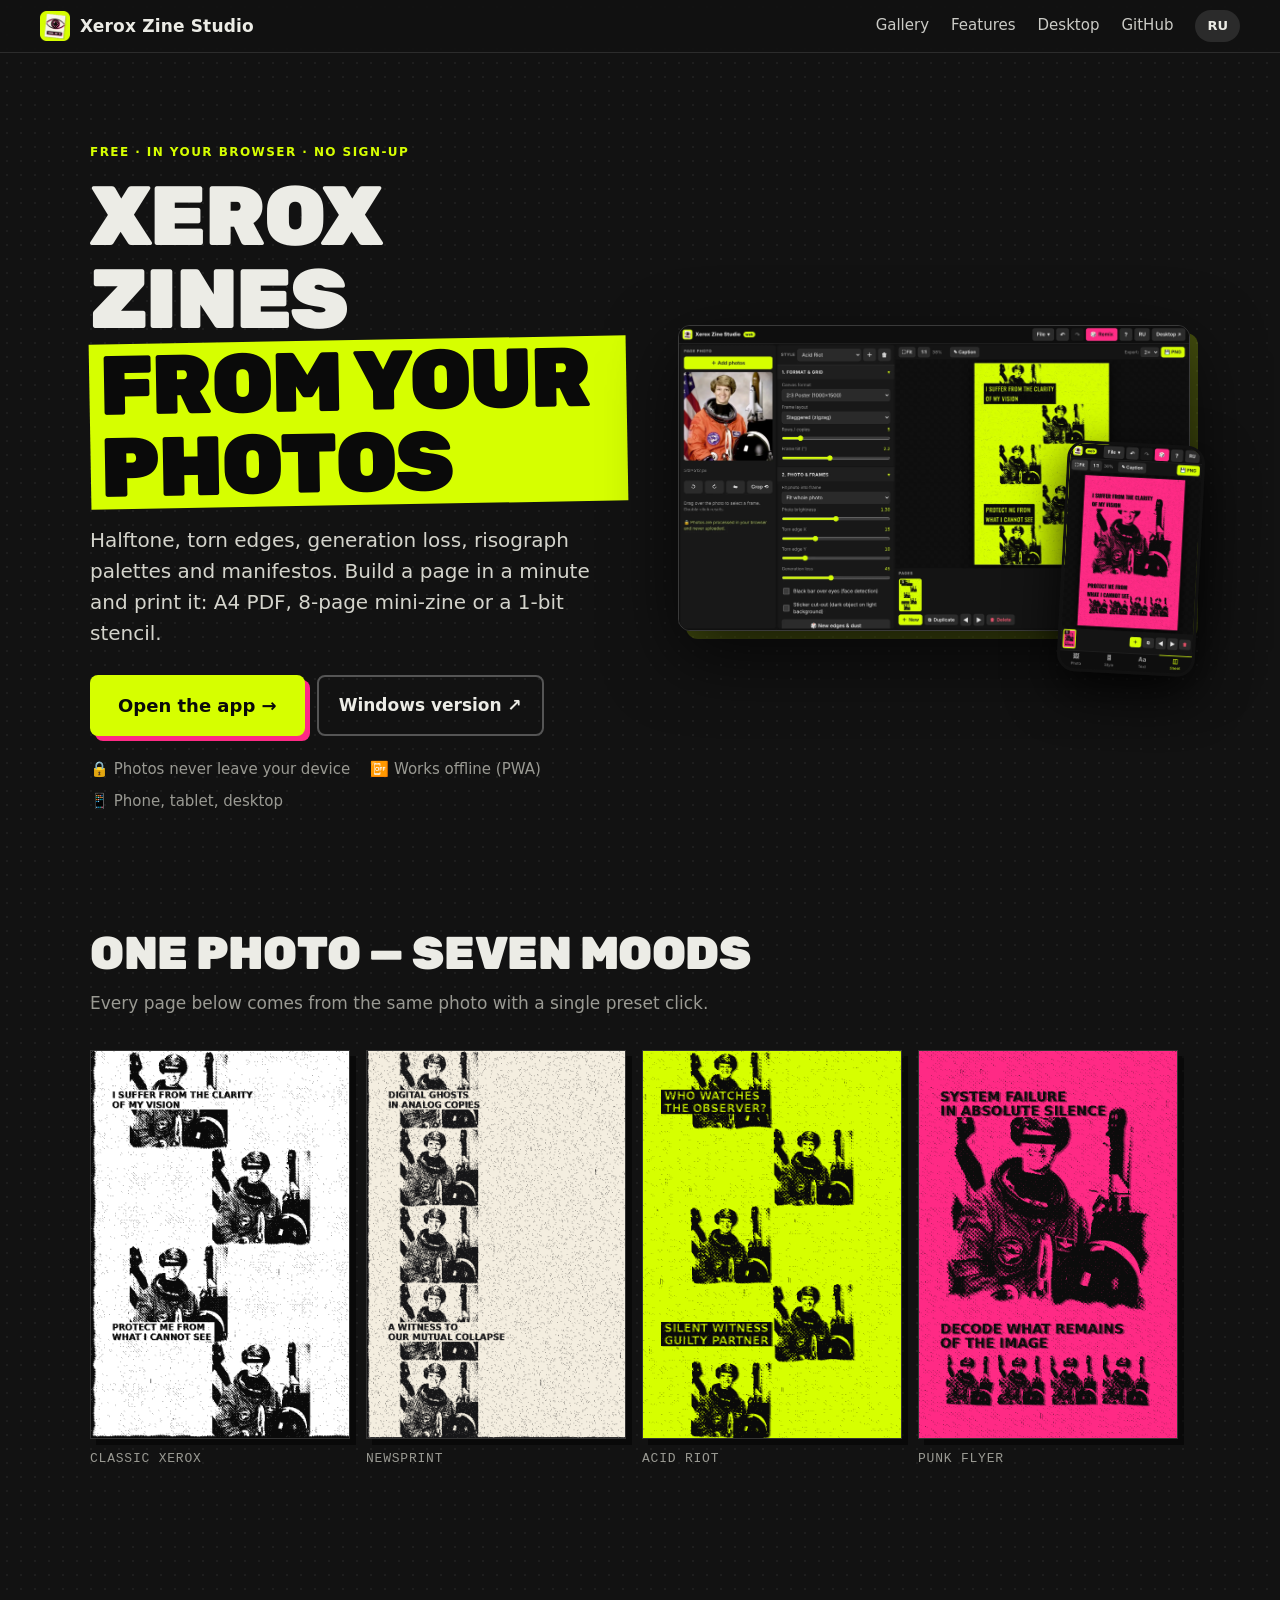
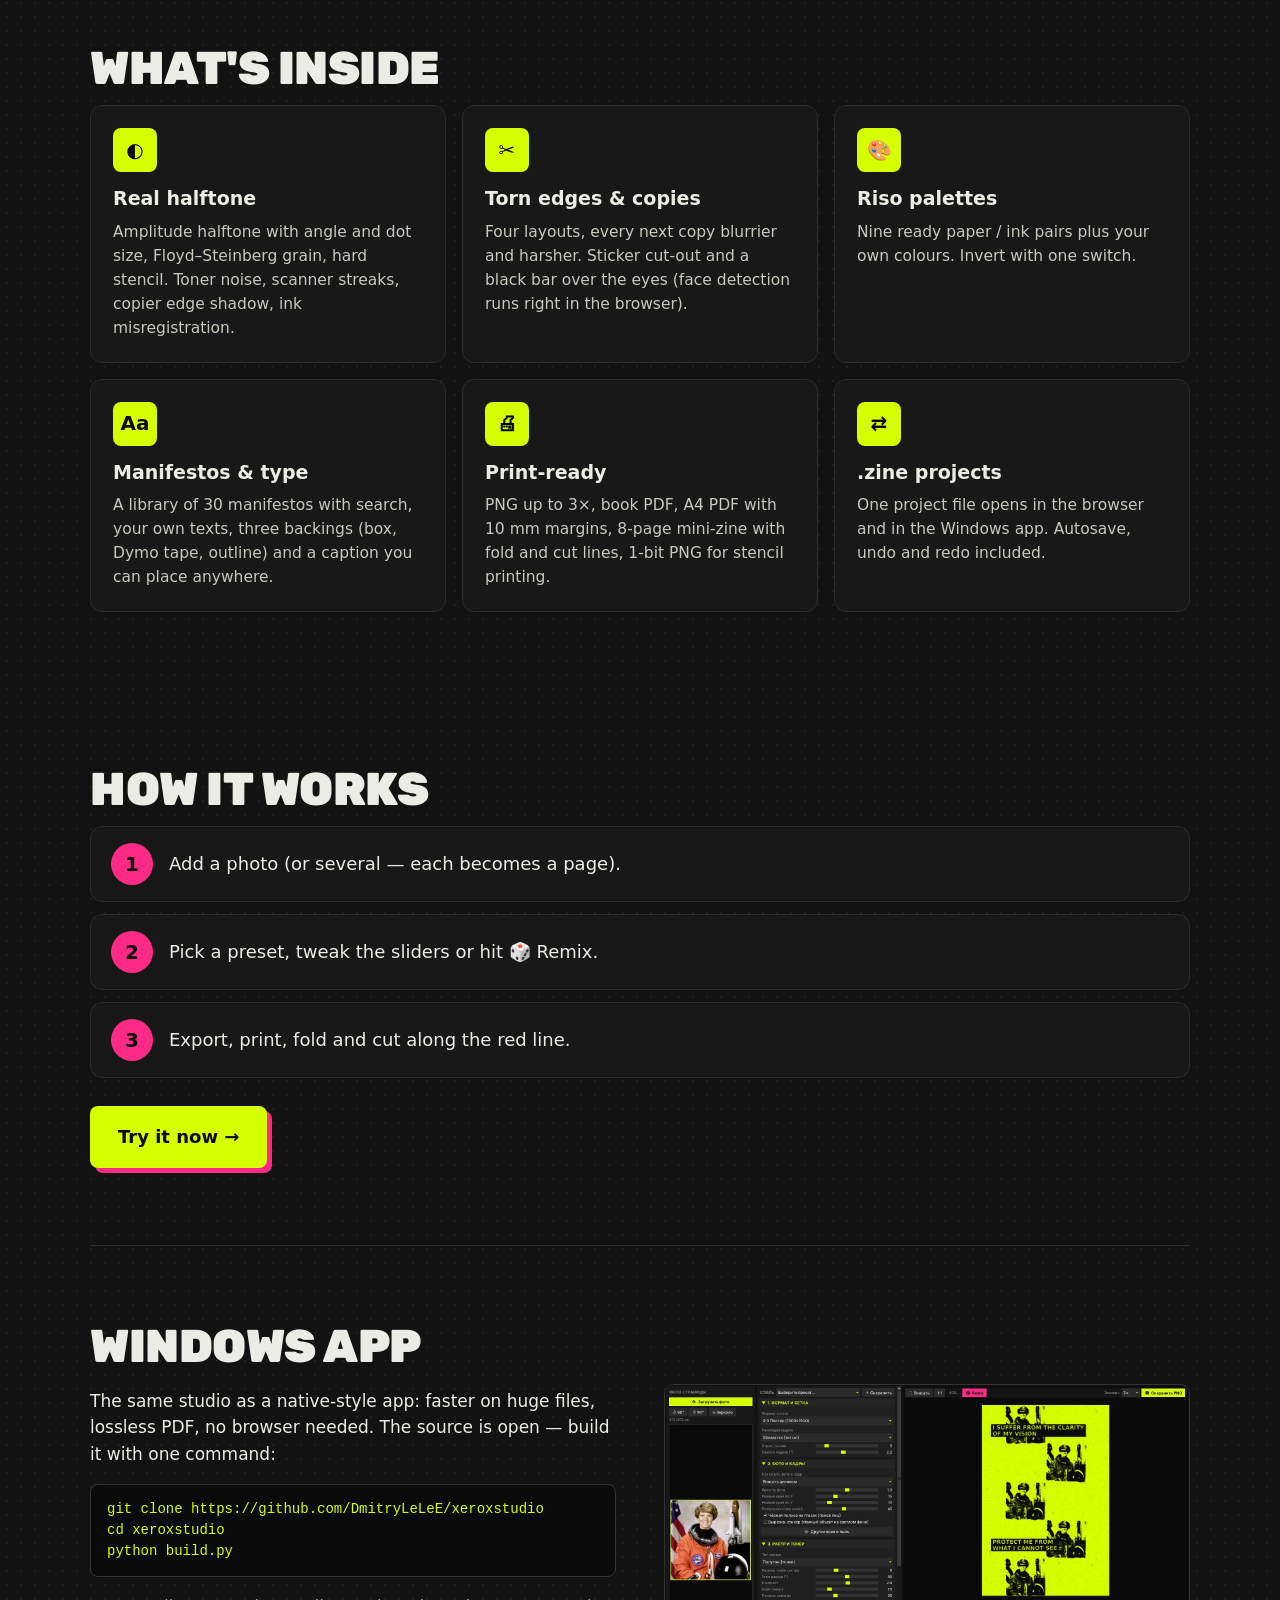
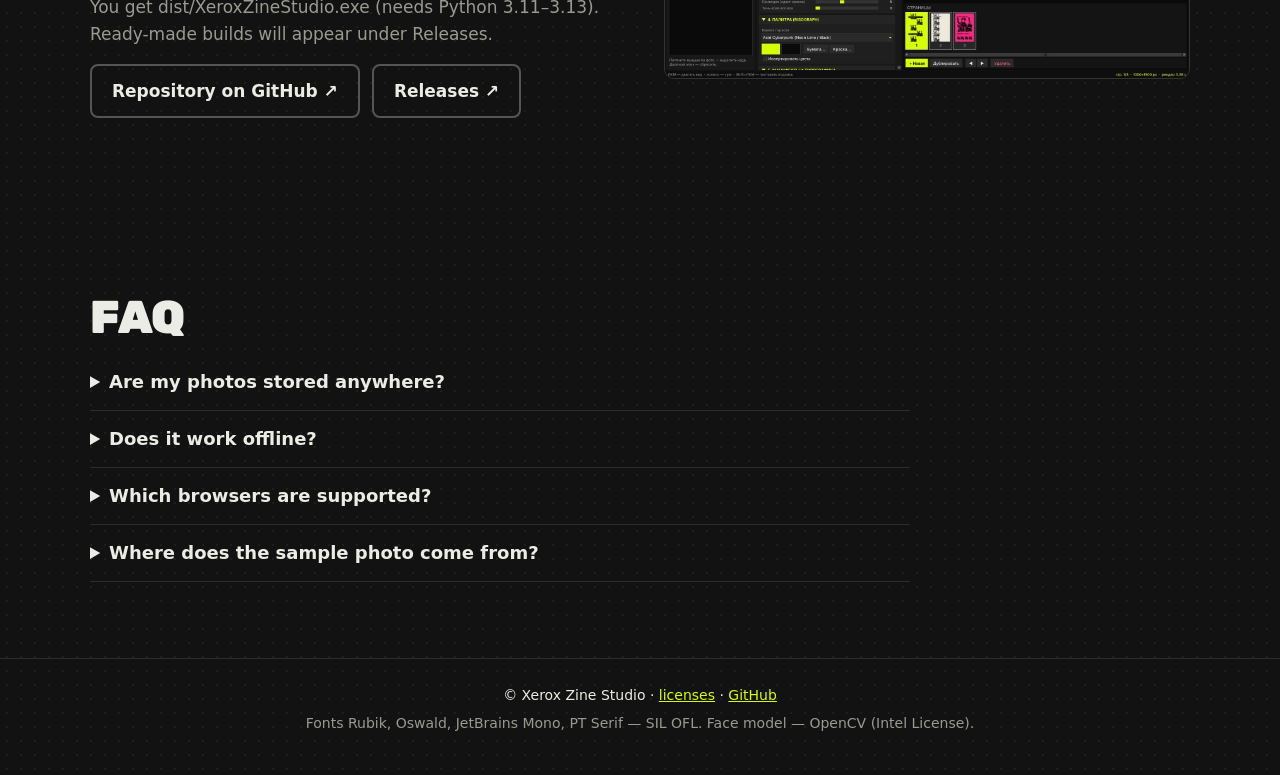
==== index.html @ 67196398 "Add GitHub Pages site: landing page and browser version of the app Co-Authored-By: Claude Sonnet 5.5" ====
<!doctype html>
<html lang="en">
<head>
<meta charset="utf-8">
<meta name="viewport" content="width=device-width, initial-scale=1">
<title>Xerox Zine Studio — make xerox zines from your photos</title>
<meta name="description" content="Turn photos into photocopied zine pages: halftone, torn edges, risograph palettes, manifestos, print-ready A4 PDF and 8-page mini-zine. Free, runs in your browser, photos never leave your device.">
<meta name="theme-color" content="#121212">
<link rel="canonical" href="https://dmitrylelee.github.io/xeroxstudio/">
<link rel="icon" href="img/favicon.png">
<meta property="og:type" content="website">
<meta property="og:title" content="Xerox Zine Studio">
<meta property="og:description" content="Photocopied zine pages from your photos — halftone, torn edges, riso palettes. Free, private, works offline.">
<meta property="og:image" content="https://dmitrylelee.github.io/xeroxstudio/img/og.jpg">
<meta property="og:url" content="https://dmitrylelee.github.io/xeroxstudio/">
<meta name="twitter:card" content="summary_large_image">
<script type="application/ld+json">{"@context":"https://schema.org","@type":"WebApplication","name":"Xerox Zine Studio","applicationCategory":"DesignApplication","operatingSystem":"Any","offers":{"@type":"Offer","price":"0","priceCurrency":"USD"},"url":"https://dmitrylelee.github.io/xeroxstudio/app/","image":"https://dmitrylelee.github.io/xeroxstudio/img/og.jpg","description":"Xerox zine generator that runs in the browser."}</script>
<link rel="stylesheet" href="app/fonts/fonts.css">
<link rel="stylesheet" href="style.css">
</head>
<body>
<header class="nav">
  <a class="brand" href="./"><img src="img/favicon.png" alt="" width="30" height="30"><span>Xerox Zine Studio</span></a>
  <nav>
    <a href="#gallery" data-ru="Галерея" data-en="Gallery"></a>
    <a href="#features" data-ru="Возможности" data-en="Features"></a>
    <a href="#desktop" data-ru="Для ПК" data-en="Desktop"></a>
    <a href="https://github.com/DmitryLeLeE/xeroxstudio" target="_blank" rel="noopener">GitHub</a>
    <button id="lang" class="chip" aria-label="Language">RU</button>
  </nav>
</header>

<main>
<section class="hero">
  <div class="hero-text">
    <p class="eyebrow" data-ru="БЕСПЛАТНО · В БРАУЗЕРЕ · БЕЗ РЕГИСТРАЦИИ" data-en="FREE · IN YOUR BROWSER · NO SIGN-UP"></p>
    <h1><span data-ru="Ксерокс-зины" data-en="Xerox zines"></span><br><em data-ru="из ваших фото" data-en="from your photos"></em></h1>
    <p class="lead" data-ru="Полутон, рваные края, потеря качества копий, ризо-палитры и манифесты. Соберите страницу за минуту и отправьте в печать: PDF A4, мини-зин на 8 страниц или 1-bit трафарет." data-en="Halftone, torn edges, generation loss, risograph palettes and manifestos. Build a page in a minute and print it: A4 PDF, 8-page mini-zine or a 1-bit stencil."></p>
    <div class="cta">
      <a class="btn big" href="app/" data-ru="Открыть приложение →" data-en="Open the app →"></a>
      <a class="btn ghost" href="https://github.com/DmitryLeLeE/xeroxstudio" target="_blank" rel="noopener" data-ru="Версия для Windows ↗" data-en="Windows version ↗"></a>
    </div>
    <ul class="ticks">
      <li data-ru="🔒 Фото не уходят с устройства" data-en="🔒 Photos never leave your device"></li>
      <li data-ru="📴 Работает офлайн (PWA)" data-en="📴 Works offline (PWA)"></li>
      <li data-ru="📱 Телефон, планшет, ПК" data-en="📱 Phone, tablet, desktop"></li>
    </ul>
  </div>
  <div class="hero-shot">
    <img class="shot-desk" src="img/web-desktop.webp" width="1080" height="645" alt="Xerox Zine Studio web app on a desktop screen">
    <img class="shot-phone" src="img/web-phone.webp" width="300" height="511" alt="The same app on a phone">
  </div>
</section>

<section id="gallery" class="sec">
  <h2 data-ru="Один исходник — семь настроений" data-en="One photo — seven moods"></h2>
  <p class="sub" data-ru="Каждая страница ниже сделана из одного и того же фото одним нажатием на пресет." data-en="Every page below comes from the same photo with a single preset click."></p>
  <div class="gal">
    <figure><img loading="lazy" src="img/xerox.png" width="300" height="450" alt="Classic Xerox preset"><figcaption>Classic Xerox</figcaption></figure>
    <figure><img loading="lazy" src="img/newsprint.png" width="300" height="450" alt="Newsprint preset"><figcaption>Newsprint</figcaption></figure>
    <figure><img loading="lazy" src="img/acid.png" width="300" height="450" alt="Acid Riot preset"><figcaption>Acid Riot</figcaption></figure>
    <figure><img loading="lazy" src="img/punk.png" width="300" height="450" alt="Punk Flyer preset"><figcaption>Punk Flyer</figcaption></figure>
    <figure><img loading="lazy" src="img/cyanotype.png" width="300" height="450" alt="Cyanotype preset"><figcaption>Cyanotype</figcaption></figure>
    <figure><img loading="lazy" src="img/contact.png" width="300" height="450" alt="35 mm Contact Sheet preset"><figcaption>35 mm Contact Sheet</figcaption></figure>
    <figure><img loading="lazy" src="img/nightvision.png" width="300" height="450" alt="Night Vision preset"><figcaption>Night Vision</figcaption></figure>
  </div>
</section>

<section id="features" class="sec">
  <h2 data-ru="Что внутри" data-en="What's inside"></h2>
  <div class="grid">
    <article><b>◐</b><h3 data-ru="Честный растр" data-en="Real halftone"></h3><p data-ru="Амплитудный полутон с углом и размером точки, зерно Флойда–Стейнберга, жёсткий трафарет. Шум тонера, полосы сканера, тень края копира, сдвиг краски." data-en="Amplitude halftone with angle and dot size, Floyd–Steinberg grain, hard stencil. Toner noise, scanner streaks, copier edge shadow, ink misregistration."></p></article>
    <article><b>✂</b><h3 data-ru="Рваные края и копии" data-en="Torn edges & copies"></h3><p data-ru="Четыре раскладки, каждая следующая копия мутнее и контрастнее. Вырезка-стикер и чёрная полоса на глазах (поиск лиц прямо в браузере)." data-en="Four layouts, every next copy blurrier and harsher. Sticker cut-out and a black bar over the eyes (face detection runs right in the browser)."></p></article>
    <article><b>🎨</b><h3 data-ru="Ризо-палитры" data-en="Riso palettes"></h3><p data-ru="Девять готовых пар «бумага / краска» и свои цвета. Инверсия одним флажком." data-en="Nine ready paper / ink pairs plus your own colours. Invert with one switch."></p></article>
    <article><b>Aa</b><h3 data-ru="Манифесты и шрифты" data-en="Manifestos & type"></h3><p data-ru="Библиотека из 30 манифестов с поиском, свои тексты, три подложки (плашка, Dymo-лента, контур), перетаскивание подписи по листу." data-en="A library of 30 manifestos with search, your own texts, three backings (box, Dymo tape, outline) and a caption you can place anywhere."></p></article>
    <article><b>🖨</b><h3 data-ru="Готово к печати" data-en="Print-ready"></h3><p data-ru="PNG до 3×, PDF книги, PDF A4 с полями 10 мм, мини-зин на 8 страниц с линиями сгиба и разреза, 1-bit PNG для трафаретной печати." data-en="PNG up to 3×, book PDF, A4 PDF with 10 mm margins, 8-page mini-zine with fold and cut lines, 1-bit PNG for stencil printing."></p></article>
    <article><b>⇄</b><h3 data-ru="Проекты .zine" data-en=".zine projects"></h3><p data-ru="Файл проекта открывается и в браузере, и в программе для Windows. Автосохранение в браузере, отмена и возврат." data-en="One project file opens in the browser and in the Windows app. Autosave, undo and redo included."></p></article>
  </div>
</section>

<section class="sec steps">
  <h2 data-ru="Как это работает" data-en="How it works"></h2>
  <ol>
    <li><b>1</b><span data-ru="Загрузите фото (или несколько — каждое станет страницей)." data-en="Add a photo (or several — each becomes a page)."></span></li>
    <li><b>2</b><span data-ru="Выберите пресет, поиграйте с ползунками или нажмите 🎲 Remix." data-en="Pick a preset, tweak the sliders or hit 🎲 Remix."></span></li>
    <li><b>3</b><span data-ru="Экспортируйте, распечатайте, сложите и разрежьте по красной линии." data-en="Export, print, fold and cut along the red line."></span></li>
  </ol>
  <a class="btn big" href="app/" data-ru="Попробовать сейчас →" data-en="Try it now →"></a>
</section>

<section id="desktop" class="sec desk">
  <div>
    <h2 data-ru="Версия для Windows" data-en="Windows app"></h2>
    <p data-ru="Та же студия как обычная программа: быстрее на больших файлах, PDF без сжатия, работает без браузера. Исходники открыты — соберите одной командой:" data-en="The same studio as a native-style app: faster on huge files, lossless PDF, no browser needed. The source is open — build it with one command:"></p>
    <pre><code>git clone https://github.com/DmitryLeLeE/xeroxstudio
cd xeroxstudio
python build.py</code></pre>
    <p class="muted" data-ru="Получится dist/XeroxZineStudio.exe (нужен Python 3.11–3.13). Готовые сборки появятся в разделе Releases." data-en="You get dist/XeroxZineStudio.exe (needs Python 3.11–3.13). Ready-made builds will appear under Releases."></p>
    <div class="cta"><a class="btn ghost" href="https://github.com/DmitryLeLeE/xeroxstudio" target="_blank" rel="noopener" data-ru="Репозиторий на GitHub ↗" data-en="Repository on GitHub ↗"></a><a class="btn ghost" href="https://github.com/DmitryLeLeE/xeroxstudio/releases" target="_blank" rel="noopener">Releases ↗</a></div>
  </div>
  <img loading="lazy" src="img/app.webp" width="830" height="465" alt="Desktop version of Xerox Zine Studio">
</section>

<section class="sec faq">
  <h2 data-ru="Вопросы" data-en="FAQ"></h2>
  <details><summary data-ru="Мои фото где-то хранятся?" data-en="Are my photos stored anywhere?"></summary><p data-ru="Нет. Всё считается в вашем браузере. Автосохранение лежит только в локальном хранилище вашего браузера. Ни аналитики, ни трекеров, ни серверной части нет." data-en="No. Everything is computed in your browser. Autosave lives only in your browser's local storage. There is no analytics, tracking or server component."></p></details>
  <details><summary data-ru="Работает ли без интернета?" data-en="Does it work offline?"></summary><p data-ru="Да, после первого открытия. Приложение можно установить на телефон или ПК («Добавить на главный экран» / «Установить»)." data-en="Yes, after the first visit. You can install it on a phone or computer (“Add to Home Screen” / “Install”)."></p></details>
  <details><summary data-ru="Какие браузеры поддерживаются?" data-en="Which browsers are supported?"></summary><p data-ru="Современные Chrome, Edge, Firefox и Safari (16.4+). Для больших экспортов (A4, 3×) на телефоне нужно достаточно памяти — если не хватило, снизьте масштаб." data-en="Current Chrome, Edge, Firefox and Safari (16.4+). Big exports (A4, 3×) on a phone need enough memory — lower the scale if it runs out."></p></details>
  <details><summary data-ru="Откуда пример-фото?" data-en="Where does the sample photo come from?"></summary><p data-ru="Портрет из архива NASA — общественное достояние." data-en="A NASA portrait — public domain."></p></details>
</section>
</main>

<footer>
  <div>© Xerox Zine Studio · <a href="app/licenses.txt">licenses</a> · <a href="https://github.com/DmitryLeLeE/xeroxstudio" target="_blank" rel="noopener">GitHub</a></div>
  <div class="muted" data-ru="Шрифты Rubik, Oswald, JetBrains Mono, PT Serif — SIL OFL. Модель поиска лиц — OpenCV (Intel License)." data-en="Fonts Rubik, Oswald, JetBrains Mono, PT Serif — SIL OFL. Face model — OpenCV (Intel License)."></div>
</footer>

<script>
(function () {
  var L = localStorage.getItem("zine.lang") || ((navigator.language || "en").toLowerCase().indexOf("ru") === 0 ? "ru" : "en");
  function apply() {
    document.documentElement.lang = L;
    document.querySelectorAll("[data-ru]").forEach(function (e) { e.textContent = e.dataset[L]; });
    document.getElementById("lang").textContent = L === "ru" ? "EN" : "RU";
    document.title = L === "ru" ? "Xerox Zine Studio — ксерокс-зины из ваших фото" : "Xerox Zine Studio — make xerox zines from your photos";
  }
  document.getElementById("lang").addEventListener("click", function () { L = L === "ru" ? "en" : "ru"; try { localStorage.setItem("zine.lang", L); } catch (e) {} apply(); });
  apply();
})();
</script>
</body>
</html>
---- app/fonts/fonts.css ----
/* Шрифты Rubik, Oswald, JetBrains Mono, PT Serif (SIL OFL 1.1) через Fontsource. Запасные: используются, если в системе нет Arial Black, Impact, Consolas и т.д. */
@font-face { font-family: 'Rubik'; font-style: normal; font-display: swap; font-weight: 700; src: url(./rubik-cyrillic-700-normal.woff2) format('woff2'); unicode-range: U+0301,U+0400-045F,U+0490-0491,U+04B0-04B1,U+2116; }
@font-face { font-family: 'Rubik'; font-style: normal; font-display: swap; font-weight: 700; src: url(./rubik-latin-700-normal.woff2) format('woff2'); unicode-range: U+0000-00FF,U+0131,U+0152-0153,U+02BB-02BC,U+02C6,U+02DA,U+02DC,U+0304,U+0308,U+0329,U+2000-206F,U+20AC,U+2122,U+2191,U+2193,U+2212,U+2215,U+FEFF,U+FFFD; }
@font-face { font-family: 'Rubik'; font-style: normal; font-display: swap; font-weight: 900; src: url(./rubik-cyrillic-900-normal.woff2) format('woff2'); unicode-range: U+0301,U+0400-045F,U+0490-0491,U+04B0-04B1,U+2116; }
@font-face { font-family: 'Rubik'; font-style: normal; font-display: swap; font-weight: 900; src: url(./rubik-latin-900-normal.woff2) format('woff2'); unicode-range: U+0000-00FF,U+0131,U+0152-0153,U+02BB-02BC,U+02C6,U+02DA,U+02DC,U+0304,U+0308,U+0329,U+2000-206F,U+20AC,U+2122,U+2191,U+2193,U+2212,U+2215,U+FEFF,U+FFFD; }
@font-face { font-family: 'Oswald'; font-style: normal; font-display: swap; font-weight: 700; src: url(./oswald-cyrillic-700-normal.woff2) format('woff2'); unicode-range: U+0301,U+0400-045F,U+0490-0491,U+04B0-04B1,U+2116; }
@font-face { font-family: 'Oswald'; font-style: normal; font-display: swap; font-weight: 700; src: url(./oswald-latin-700-normal.woff2) format('woff2'); unicode-range: U+0000-00FF,U+0131,U+0152-0153,U+02BB-02BC,U+02C6,U+02DA,U+02DC,U+0304,U+0308,U+0329,U+2000-206F,U+20AC,U+2122,U+2191,U+2193,U+2212,U+2215,U+FEFF,U+FFFD; }
@font-face { font-family: 'JetBrains Mono'; font-style: normal; font-display: swap; font-weight: 700; src: url(./jetbrains-mono-cyrillic-700-normal.woff2) format('woff2'); unicode-range: U+0301,U+0400-045F,U+0490-0491,U+04B0-04B1,U+2116; }
@font-face { font-family: 'JetBrains Mono'; font-style: normal; font-display: swap; font-weight: 700; src: url(./jetbrains-mono-latin-700-normal.woff2) format('woff2'); unicode-range: U+0000-00FF,U+0131,U+0152-0153,U+02BB-02BC,U+02C6,U+02DA,U+02DC,U+0304,U+0308,U+0329,U+2000-206F,U+20AC,U+2122,U+2191,U+2193,U+2212,U+2215,U+FEFF,U+FFFD; }
@font-face { font-family: 'PT Serif'; font-style: normal; font-display: swap; font-weight: 700; src: url(./pt-serif-cyrillic-700-normal.woff2) format('woff2'); unicode-range: U+0301,U+0400-045F,U+0490-0491,U+04B0-04B1,U+2116; }
@font-face { font-family: 'PT Serif'; font-style: normal; font-display: swap; font-weight: 700; src: url(./pt-serif-latin-700-normal.woff2) format('woff2'); unicode-range: U+0000-00FF,U+0131,U+0152-0153,U+02BB-02BC,U+02C6,U+02DA,U+02DC,U+0304,U+0308,U+0329,U+2000-206F,U+20AC,U+2122,U+2191,U+2193,U+2212,U+2215,U+FEFF,U+FFFD; }
---- style.css ----
:root { --bg:#121212; --fg:#ecece6; --muted:#9a9a93; --accent:#d6ff00; --pink:#ff2a85; --line:#2c2c2c; }
* { box-sizing: border-box; }
html { scroll-behavior: smooth; }
body { margin:0; background:var(--bg); color:var(--fg); font:17px/1.55 system-ui,-apple-system,"Segoe UI",Roboto,Arial,sans-serif; -webkit-text-size-adjust:100%;
  background-image: radial-gradient(#ffffff0d 1px, transparent 1.4px); background-size: 14px 14px; }
img { max-width:100%; height:auto; display:block; }
a { color:var(--accent); }
.muted { color:var(--muted); }
:focus-visible { outline:2px solid var(--accent); outline-offset:3px; }
.nav { position:sticky; top:0; z-index:10; display:flex; align-items:center; justify-content:space-between; gap:16px; padding:10px clamp(14px,4vw,40px); background:#121212e6; backdrop-filter:blur(8px); border-bottom:1px solid var(--line); }
.brand { display:flex; gap:10px; align-items:center; font-weight:800; color:var(--fg); text-decoration:none; letter-spacing:.01em; }
.nav nav { display:flex; gap:clamp(10px,2vw,22px); align-items:center; }
.nav nav a { color:var(--fg); text-decoration:none; font-size:15px; opacity:.85; } .nav nav a:hover { opacity:1; color:var(--accent); }
.chip { background:#2b2b2b; color:var(--fg); border:0; border-radius:99px; padding:6px 12px; font:inherit; font-weight:700; font-size:13px; cursor:pointer; }
.chip:hover { background:#3a3a3a; }
main { max-width:1180px; margin:0 auto; padding:0 clamp(14px,4vw,40px); }
.hero { display:grid; grid-template-columns:1.05fr 1fr; gap:clamp(20px,4vw,56px); align-items:center; padding:clamp(36px,7vw,90px) 0 40px; }
.eyebrow { color:var(--accent); font-weight:700; letter-spacing:.12em; font-size:12px; margin:0 0 14px; }
h1 { font-family:"Rubik",system-ui,sans-serif; font-weight:900; font-size:clamp(40px,7vw,84px); line-height:.98; margin:0 0 20px; letter-spacing:-.02em; text-transform:uppercase; }
h1 em { font-style:normal; background:var(--accent); color:#0a0a0a; padding:0 .12em; box-decoration-break:clone; -webkit-box-decoration-break:clone; transform:rotate(-1deg); display:inline-block; }
.lead { font-size:clamp(17px,2vw,20px); color:#d4d4cc; max-width:34em; margin:0 0 26px; }
.cta { display:flex; gap:12px; flex-wrap:wrap; margin:0 0 22px; }
.btn { display:inline-flex; align-items:center; gap:8px; padding:12px 20px; border-radius:8px; font-weight:800; text-decoration:none; background:#2b2b2b; color:var(--fg); border:2px solid transparent; transition:transform .08s, background .15s; }
.btn:hover { transform:translateY(-1px); background:#383838; }
.btn.big { background:var(--accent); color:#0a0a0a; padding:15px 26px; font-size:18px; box-shadow:5px 5px 0 var(--pink); } .btn.big:hover { background:#e6ff4d; }
.btn.ghost { background:transparent; border-color:#555; } .btn.ghost:hover { border-color:var(--accent); color:var(--accent); background:transparent; }
.ticks { list-style:none; padding:0; margin:0; display:flex; flex-wrap:wrap; gap:8px 20px; color:var(--muted); font-size:15px; }
.hero-shot { position:relative; }
.shot-desk { border-radius:12px; border:1px solid #3a3a3a; box-shadow:0 24px 70px #000a, 8px 8px 0 #d6ff0040; }
.shot-phone { position:absolute; right:-2%; bottom:-14%; width:27%; border-radius:18px; border:3px solid #111; box-shadow:0 18px 50px #000c; transform:rotate(3deg); }
.sec { padding:clamp(40px,6vw,80px) 0; }
h2 { font-family:"Rubik",system-ui,sans-serif; font-weight:900; font-size:clamp(28px,4vw,46px); line-height:1.05; margin:0 0 12px; text-transform:uppercase; letter-spacing:-.01em; }
.sub { color:var(--muted); margin:0 0 26px; }
.gal { display:flex; gap:16px; overflow-x:auto; padding:8px 4px 22px; scroll-snap-type:x proximity; }
.gal figure { margin:0; flex:none; width:clamp(190px,22vw,260px); scroll-snap-align:start; }
.gal img { border:1px solid #333; box-shadow:6px 6px 0 #00000080; transition:transform .15s; background:#fff; } .gal figure:hover img { transform:rotate(-1.2deg) scale(1.02); }
.gal figcaption { margin-top:10px; font-size:13px; color:var(--muted); font-family:ui-monospace,Consolas,monospace; text-transform:uppercase; letter-spacing:.06em; }
.grid { display:grid; grid-template-columns:repeat(auto-fit,minmax(280px,1fr)); gap:16px; }
.grid article { background:#181818; border:1px solid var(--line); border-radius:12px; padding:22px; }
.grid article b { display:grid; place-items:center; width:44px; height:44px; background:var(--accent); color:#0a0a0a; border-radius:8px; font-size:20px; margin-bottom:12px; }
.grid h3 { margin:0 0 6px; font-size:19px; } .grid p { margin:0; color:#c8c8c0; font-size:15.5px; }
.steps ol { list-style:none; padding:0; margin:0 0 28px; display:grid; gap:12px; counter-reset:s; }
.steps li { display:flex; gap:16px; align-items:center; background:#181818; border:1px solid var(--line); border-radius:12px; padding:16px 20px; font-size:18px; }
.steps li b { flex:none; width:42px; height:42px; display:grid; place-items:center; background:var(--pink); color:#0a0a0a; border-radius:50%; font-weight:900; font-size:20px; }
.desk { display:grid; grid-template-columns:1fr 1fr; gap:clamp(20px,4vw,48px); align-items:center; border-top:1px solid var(--line); }
.desk img { border-radius:10px; border:1px solid #333; }
pre { background:#0a0a0a; border:1px solid #333; border-radius:8px; padding:14px 16px; overflow-x:auto; font:14px/1.5 ui-monospace,Consolas,monospace; color:var(--accent); }
.faq { max-width:820px; }
details { border-bottom:1px solid var(--line); padding:14px 0; } summary { cursor:pointer; font-weight:700; font-size:18px; } details p { color:#c8c8c0; margin:10px 0 0; }
footer { border-top:1px solid var(--line); padding:26px clamp(14px,4vw,40px) 40px; text-align:center; font-size:14px; display:grid; gap:6px; }
@media (max-width:900px) { .hero, .desk { grid-template-columns:1fr; } .shot-phone { right:2%; bottom:-10%; width:30%; } .nav nav a:not(.keep) { display:none; } .nav nav a[href^="https"] { display:inline; } }
@media (prefers-reduced-motion:reduce) { * { transition:none !important; scroll-behavior:auto !important; } }
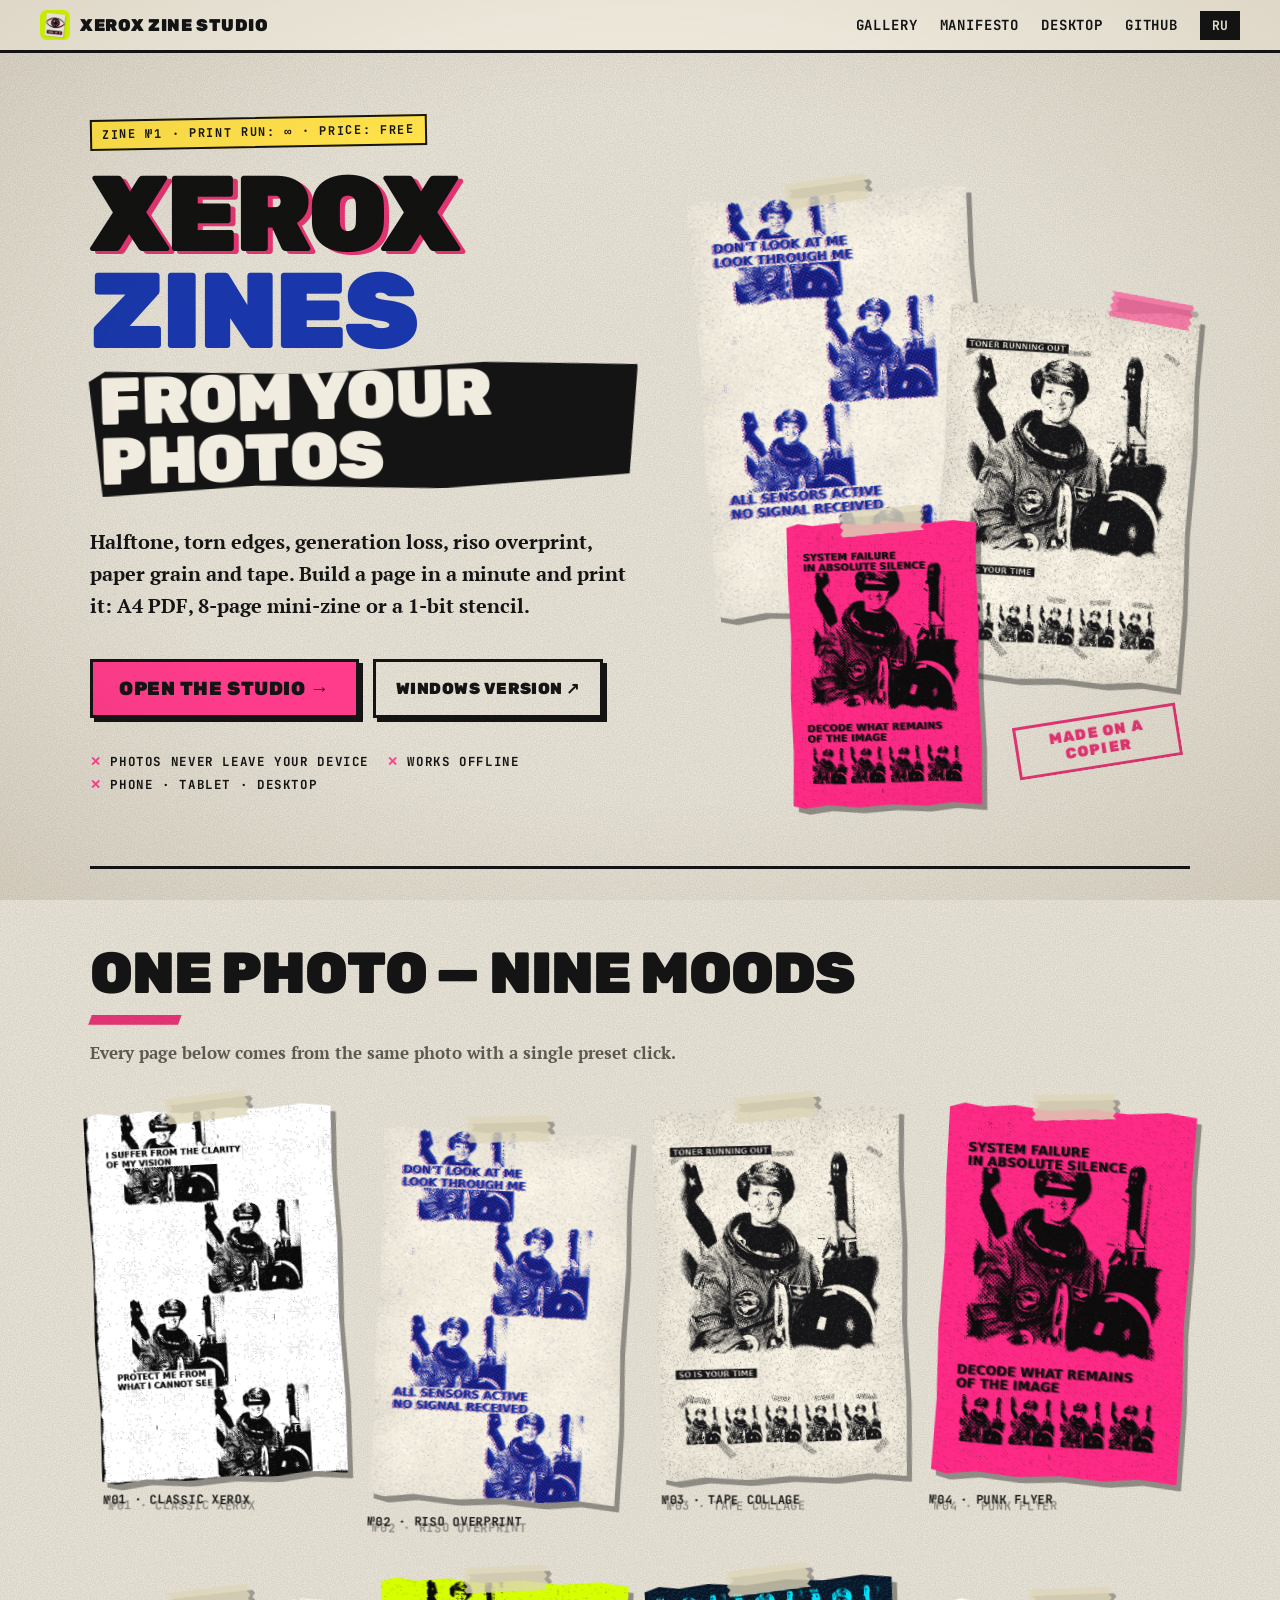
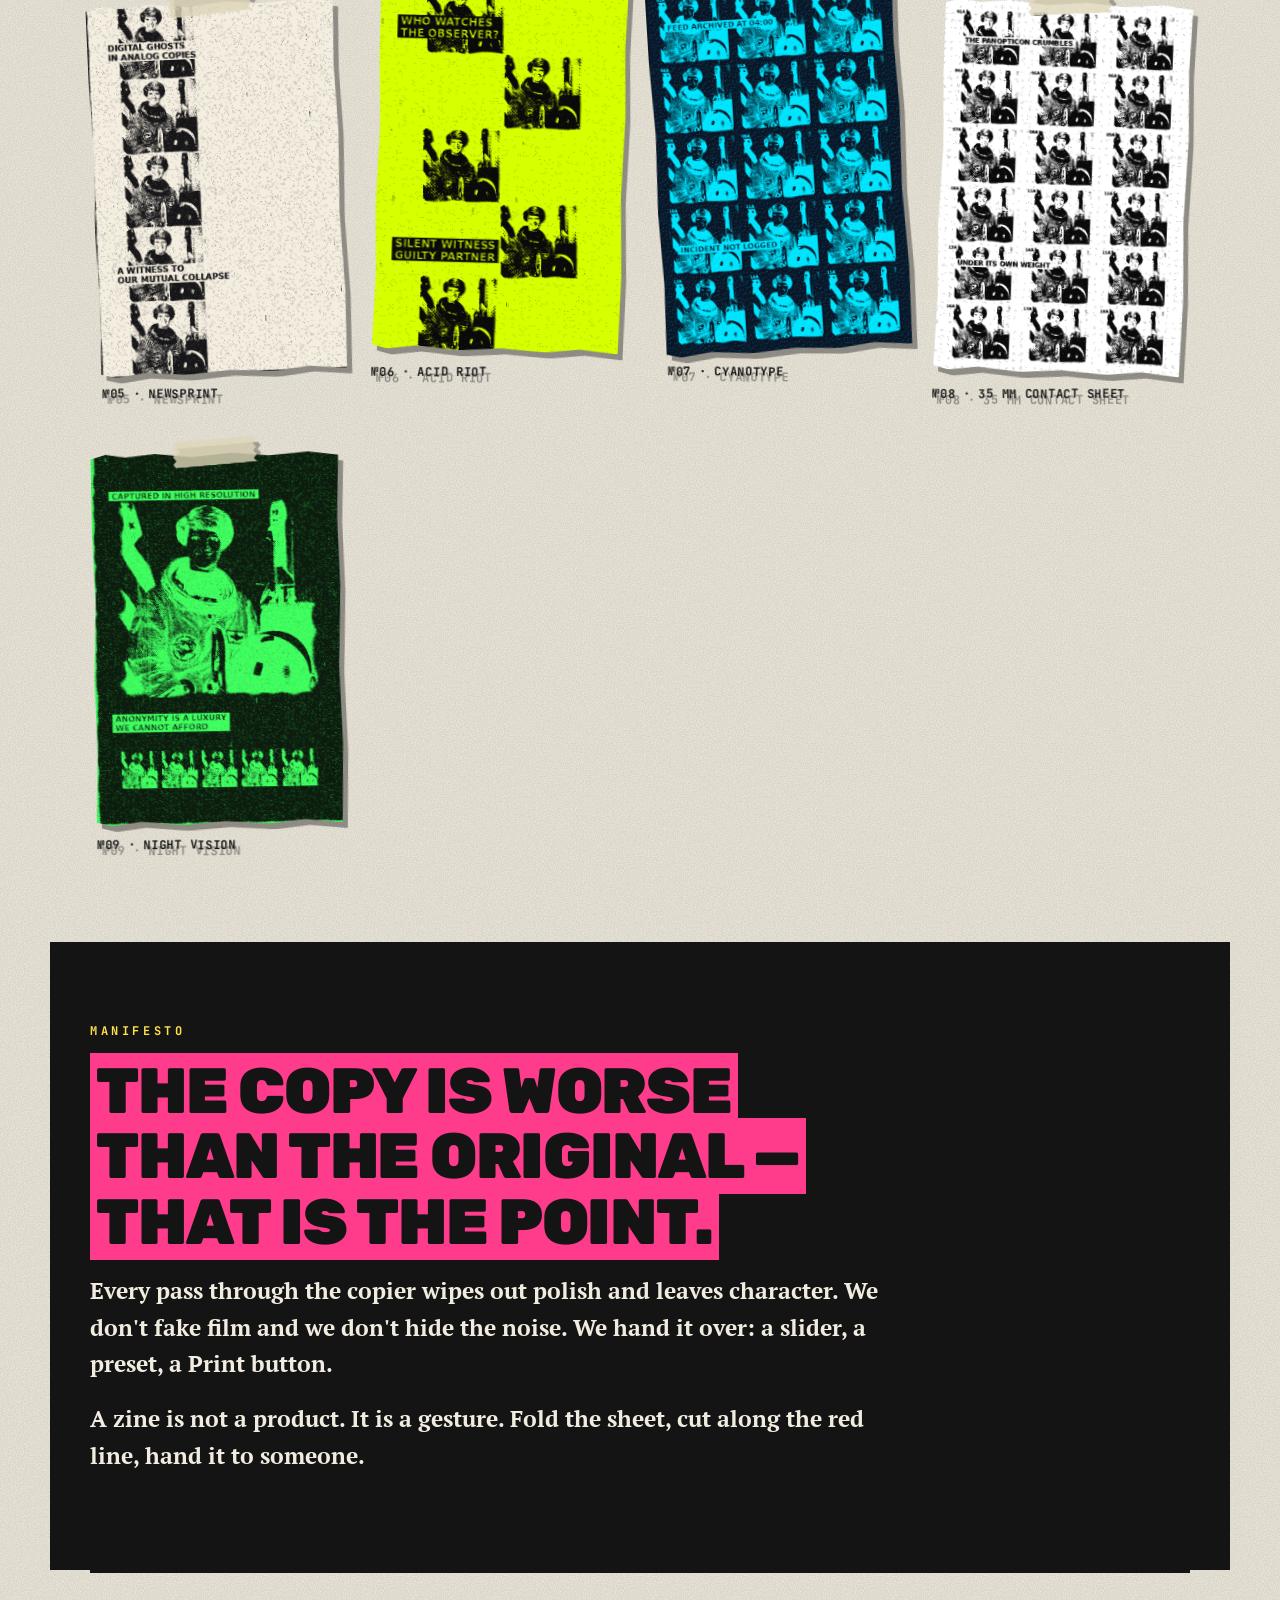
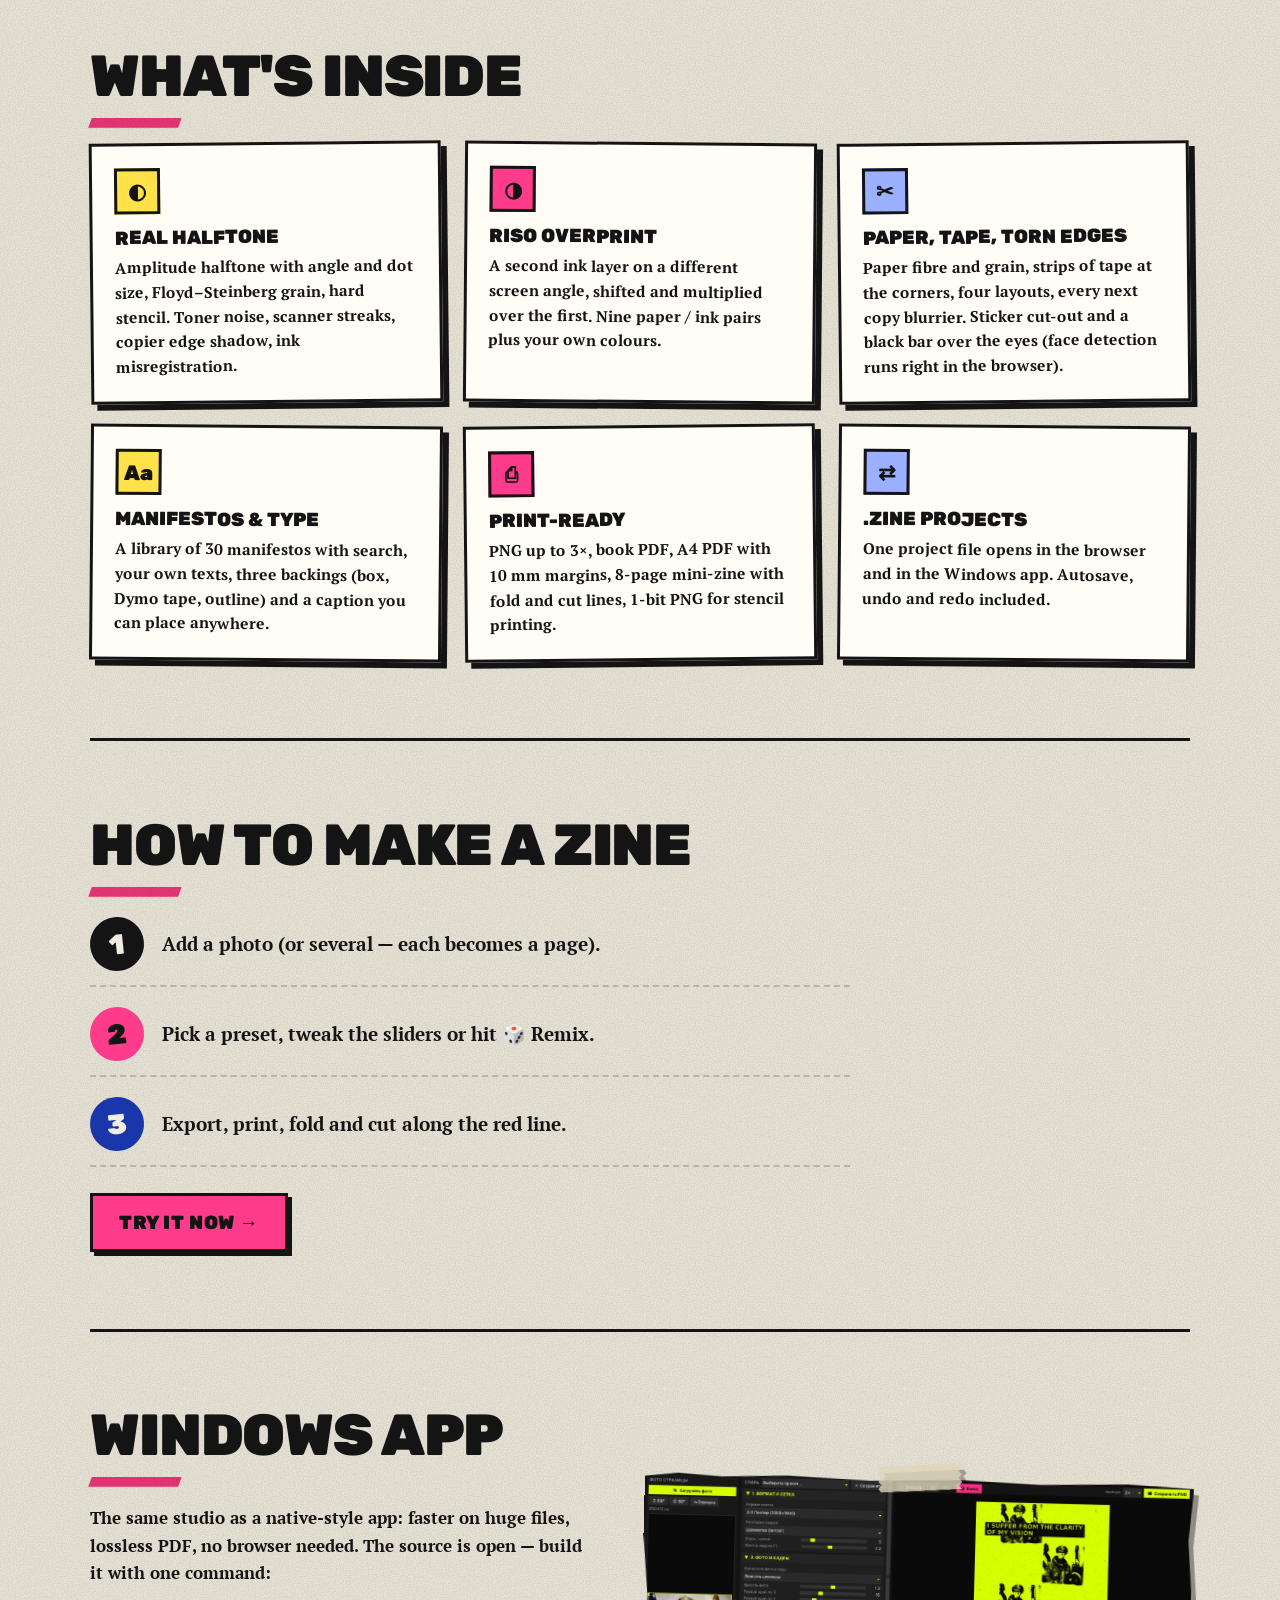
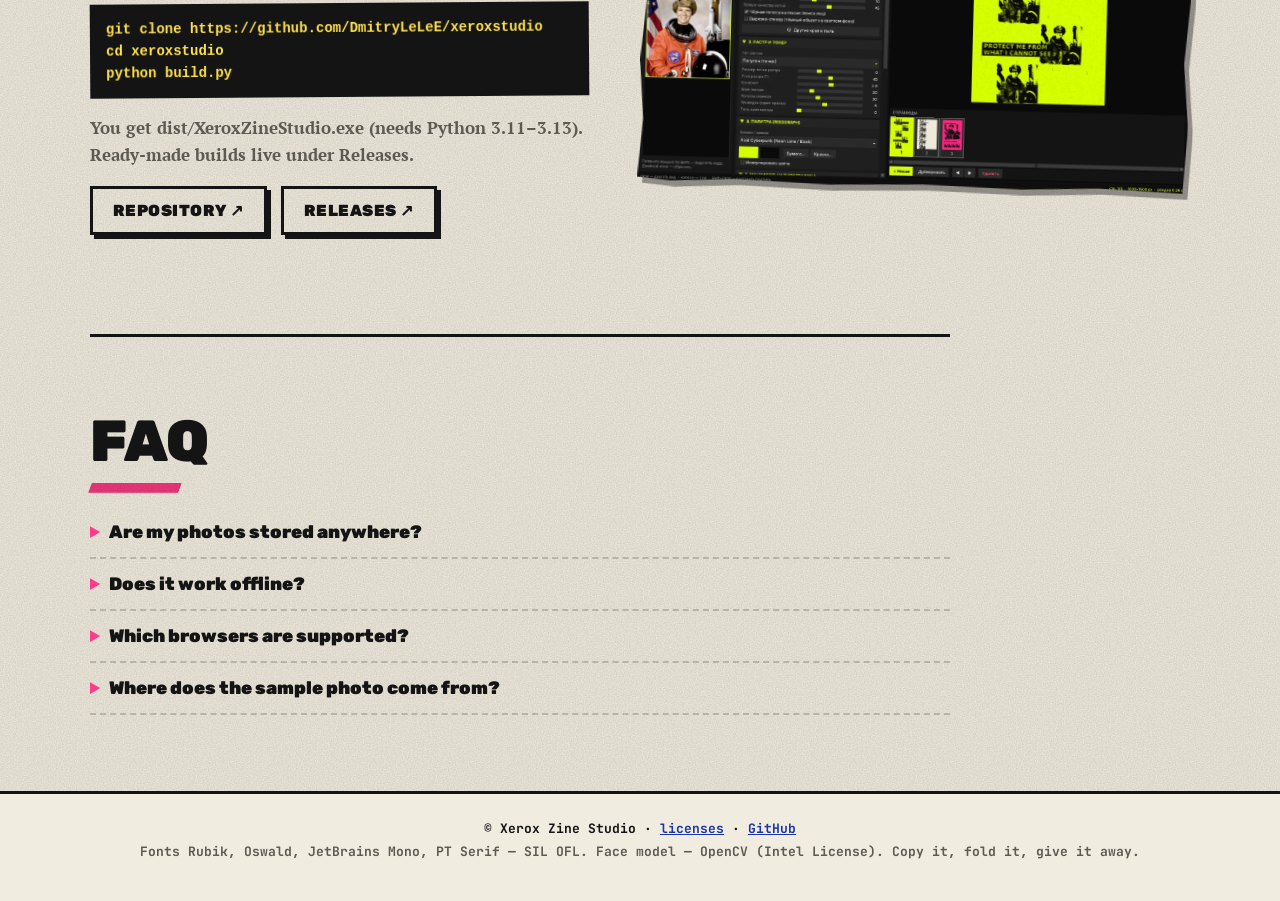
==== commit a83fbcad: "Publish 1.1.0 site (zine landing, new effects) Co-Authored-By: Claude Sonnet 5.5 <noreply@anthropic." ====
--- a/index.html
+++ b/index.html
@@ -5,7 +5,7 @@
 <meta name="viewport" content="width=device-width, initial-scale=1">
 <title>Xerox Zine Studio — make xerox zines from your photos</title>
 <meta name="description" content="Turn photos into photocopied zine pages: halftone, torn edges, risograph palettes, manifestos, print-ready A4 PDF and 8-page mini-zine. Free, runs in your browser, photos never leave your device.">
-<meta name="theme-color" content="#121212">
+<meta name="theme-color" content="#f1ece0">
 <link rel="canonical" href="https://dmitrylelee.github.io/xeroxstudio/">
 <link rel="icon" href="img/favicon.png">
 <meta property="og:type" content="website">
@@ -19,11 +19,12 @@
 <link rel="stylesheet" href="style.css">
 </head>
 <body>
+<svg width="0" height="0" style="position:absolute" aria-hidden="true"><filter id="rough"><feTurbulence type="fractalNoise" baseFrequency=".035" numOctaves="2" seed="4"/><feDisplacementMap in="SourceGraphic" scale="5"/></filter></svg>
 <header class="nav">
-  <a class="brand" href="./"><img src="img/favicon.png" alt="" width="30" height="30"><span>Xerox Zine Studio</span></a>
+  <a class="brand" href="./"><img src="img/favicon.png" alt="" width="30" height="30"><span>XEROX ZINE STUDIO</span></a>
   <nav>
     <a href="#gallery" data-ru="Галерея" data-en="Gallery"></a>
-    <a href="#features" data-ru="Возможности" data-en="Features"></a>
+    <a href="#manifesto" data-ru="Манифест" data-en="Manifesto"></a>
     <a href="#desktop" data-ru="Для ПК" data-en="Desktop"></a>
     <a href="https://github.com/DmitryLeLeE/xeroxstudio" target="_blank" rel="noopener">GitHub</a>
     <button id="lang" class="chip" aria-label="Language">RU</button>
@@ -32,58 +33,69 @@
 
 <main>
 <section class="hero">
-  <div class="hero-text">
-    <p class="eyebrow" data-ru="БЕСПЛАТНО · В БРАУЗЕРЕ · БЕЗ РЕГИСТРАЦИИ" data-en="FREE · IN YOUR BROWSER · NO SIGN-UP"></p>
-    <h1><span data-ru="Ксерокс-зины" data-en="Xerox zines"></span><br><em data-ru="из ваших фото" data-en="from your photos"></em></h1>
-    <p class="lead" data-ru="Полутон, рваные края, потеря качества копий, ризо-палитры и манифесты. Соберите страницу за минуту и отправьте в печать: PDF A4, мини-зин на 8 страниц или 1-bit трафарет." data-en="Halftone, torn edges, generation loss, risograph palettes and manifestos. Build a page in a minute and print it: A4 PDF, 8-page mini-zine or a 1-bit stencil."></p>
-    <div class="cta">
-      <a class="btn big" href="app/" data-ru="Открыть приложение →" data-en="Open the app →"></a>
-      <a class="btn ghost" href="https://github.com/DmitryLeLeE/xeroxstudio" target="_blank" rel="noopener" data-ru="Версия для Windows ↗" data-en="Windows version ↗"></a>
-    </div>
-    <ul class="ticks">
-      <li data-ru="🔒 Фото не уходят с устройства" data-en="🔒 Photos never leave your device"></li>
-      <li data-ru="📴 Работает офлайн (PWA)" data-en="📴 Works offline (PWA)"></li>
-      <li data-ru="📱 Телефон, планшет, ПК" data-en="📱 Phone, tablet, desktop"></li>
-    </ul>
+  <p class="issue" data-ru="ЗИН №1 · ТИРАЖ: ∞ · ЦЕНА: 0" data-en="ZINE №1 · PRINT RUN: ∞ · PRICE: FREE"></p>
+  <h1><span class="l1" data-ru="Ксерокс" data-en="Xerox"></span> <span class="l2" data-ru="зины" data-en="zines"></span><br><em data-ru="из твоих фото" data-en="from your photos"></em></h1>
+  <p class="lead" data-ru="Полутон, рваные края, потеря качества копий, ризо-наложение, бумага и скотч. Собери страницу за минуту и отправь в печать: PDF A4, мини-зин на 8 страниц или 1-bit трафарет." data-en="Halftone, torn edges, generation loss, riso overprint, paper grain and tape. Build a page in a minute and print it: A4 PDF, 8-page mini-zine or a 1-bit stencil."></p>
+  <div class="cta">
+    <a class="btn big" href="app/" data-ru="Открыть студию →" data-en="Open the studio →"></a>
+    <a class="btn ghost" href="https://github.com/DmitryLeLeE/xeroxstudio" target="_blank" rel="noopener" data-ru="Версия для Windows ↗" data-en="Windows version ↗"></a>
   </div>
-  <div class="hero-shot">
-    <img class="shot-desk" src="img/web-desktop.webp" width="1080" height="645" alt="Xerox Zine Studio web app on a desktop screen">
-    <img class="shot-phone" src="img/web-phone.webp" width="300" height="511" alt="The same app on a phone">
+  <ul class="ticks">
+    <li data-ru="Фото не уходят с устройства" data-en="Photos never leave your device"></li>
+    <li data-ru="Работает офлайн" data-en="Works offline"></li>
+    <li data-ru="Телефон · планшет · ПК" data-en="Phone · tablet · desktop"></li>
+  </ul>
+  <div class="hero-collage" aria-hidden="false">
+    <figure class="pg big" style="--r:-4deg"><span class="tp"></span><img src="img/riso.png" width="300" height="450" alt="Riso overprint page made with the app"></figure>
+    <figure class="pg mid" style="--r:3.5deg"><span class="tp t2"></span><img src="img/tape.png" width="300" height="450" alt="Tape collage page made with the app"></figure>
+    <figure class="pg sm" style="--r:-1.5deg"><span class="tp"></span><img src="img/punk.png" width="300" height="450" alt="Punk flyer page made with the app"></figure>
+    <span class="stamp" data-ru="СДЕЛАНО НА КСЕРОКСЕ" data-en="MADE ON A COPIER"></span>
   </div>
 </section>
 
 <section id="gallery" class="sec">
-  <h2 data-ru="Один исходник — семь настроений" data-en="One photo — seven moods"></h2>
+  <h2><span data-ru="Один исходник — девять настроений" data-en="One photo — nine moods"></span></h2>
   <p class="sub" data-ru="Каждая страница ниже сделана из одного и того же фото одним нажатием на пресет." data-en="Every page below comes from the same photo with a single preset click."></p>
-  <div class="gal">
-    <figure><img loading="lazy" src="img/xerox.png" width="300" height="450" alt="Classic Xerox preset"><figcaption>Classic Xerox</figcaption></figure>
-    <figure><img loading="lazy" src="img/newsprint.png" width="300" height="450" alt="Newsprint preset"><figcaption>Newsprint</figcaption></figure>
-    <figure><img loading="lazy" src="img/acid.png" width="300" height="450" alt="Acid Riot preset"><figcaption>Acid Riot</figcaption></figure>
-    <figure><img loading="lazy" src="img/punk.png" width="300" height="450" alt="Punk Flyer preset"><figcaption>Punk Flyer</figcaption></figure>
-    <figure><img loading="lazy" src="img/cyanotype.png" width="300" height="450" alt="Cyanotype preset"><figcaption>Cyanotype</figcaption></figure>
-    <figure><img loading="lazy" src="img/contact.png" width="300" height="450" alt="35 mm Contact Sheet preset"><figcaption>35 mm Contact Sheet</figcaption></figure>
-    <figure><img loading="lazy" src="img/nightvision.png" width="300" height="450" alt="Night Vision preset"><figcaption>Night Vision</figcaption></figure>
+  <div class="wall">
+    <figure class="pg" style="--r:-3deg;--d:0ms"><span class="tp"></span><img loading="lazy" src="img/xerox.png" width="300" height="450" alt="Classic Xerox preset"><figcaption>№01 · Classic Xerox</figcaption></figure>
+    <figure class="pg" style="--r:2.5deg;--d:70ms"><span class="tp"></span><img loading="lazy" src="img/riso.png" width="300" height="450" alt="Riso Overprint preset"><figcaption>№02 · Riso Overprint</figcaption></figure>
+    <figure class="pg" style="--r:-1.5deg;--d:140ms"><span class="tp"></span><img loading="lazy" src="img/tape.png" width="300" height="450" alt="Tape Collage preset"><figcaption>№03 · Tape Collage</figcaption></figure>
+    <figure class="pg" style="--r:3deg;--d:210ms"><span class="tp"></span><img loading="lazy" src="img/punk.png" width="300" height="450" alt="Punk Flyer preset"><figcaption>№04 · Punk Flyer</figcaption></figure>
+    <figure class="pg" style="--r:-2.5deg;--d:280ms"><span class="tp"></span><img loading="lazy" src="img/newsprint.png" width="300" height="450" alt="Newsprint preset"><figcaption>№05 · Newsprint</figcaption></figure>
+    <figure class="pg" style="--r:1.5deg;--d:350ms"><span class="tp"></span><img loading="lazy" src="img/acid.png" width="300" height="450" alt="Acid Riot preset"><figcaption>№06 · Acid Riot</figcaption></figure>
+    <figure class="pg" style="--r:-3.5deg;--d:420ms"><span class="tp"></span><img loading="lazy" src="img/cyanotype.png" width="300" height="450" alt="Cyanotype preset"><figcaption>№07 · Cyanotype</figcaption></figure>
+    <figure class="pg" style="--r:2deg;--d:490ms"><span class="tp"></span><img loading="lazy" src="img/contact.png" width="300" height="450" alt="35 mm Contact Sheet preset"><figcaption>№08 · 35 mm Contact Sheet</figcaption></figure>
+    <figure class="pg" style="--r:-1deg;--d:560ms"><span class="tp"></span><img loading="lazy" src="img/nightvision.png" width="300" height="450" alt="Night Vision preset"><figcaption>№09 · Night Vision</figcaption></figure>
   </div>
+</section>
+
+<section id="manifesto" class="sec manifesto">
+  <p class="kicker" data-ru="МАНИФЕСТ" data-en="MANIFESTO"></p>
+  <blockquote>
+    <p><mark data-ru="Копия хуже оригинала — и в этом смысл." data-en="The copy is worse than the original — that is the point."></mark></p>
+    <p data-ru="Каждый проход через ксерокс стирает гладкость и оставляет характер. Мы не имитируем плёнку и не прячем шум. Мы отдаём его в руки: ползунок, пресет, кнопка «Печать»." data-en="Every pass through the copier wipes out polish and leaves character. We don't fake film and we don't hide the noise. We hand it over: a slider, a preset, a Print button."></p>
+    <p data-ru="Зин — это не продукт. Это жест. Сложи лист пополам, разрежь по красной линии и отдай другому." data-en="A zine is not a product. It is a gesture. Fold the sheet, cut along the red line, hand it to someone."></p>
+  </blockquote>
 </section>
 
 <section id="features" class="sec">
   <h2 data-ru="Что внутри" data-en="What's inside"></h2>
   <div class="grid">
     <article><b>◐</b><h3 data-ru="Честный растр" data-en="Real halftone"></h3><p data-ru="Амплитудный полутон с углом и размером точки, зерно Флойда–Стейнберга, жёсткий трафарет. Шум тонера, полосы сканера, тень края копира, сдвиг краски." data-en="Amplitude halftone with angle and dot size, Floyd–Steinberg grain, hard stencil. Toner noise, scanner streaks, copier edge shadow, ink misregistration."></p></article>
-    <article><b>✂</b><h3 data-ru="Рваные края и копии" data-en="Torn edges & copies"></h3><p data-ru="Четыре раскладки, каждая следующая копия мутнее и контрастнее. Вырезка-стикер и чёрная полоса на глазах (поиск лиц прямо в браузере)." data-en="Four layouts, every next copy blurrier and harsher. Sticker cut-out and a black bar over the eyes (face detection runs right in the browser)."></p></article>
-    <article><b>🎨</b><h3 data-ru="Ризо-палитры" data-en="Riso palettes"></h3><p data-ru="Девять готовых пар «бумага / краска» и свои цвета. Инверсия одним флажком." data-en="Nine ready paper / ink pairs plus your own colours. Invert with one switch."></p></article>
+    <article><b>◑</b><h3 data-ru="Ризо-наложение" data-en="Riso overprint"></h3><p data-ru="Второй слой краски с другим углом растра, смещённый и перемноженный с первым. Девять пар «бумага / краска» и свои цвета." data-en="A second ink layer on a different screen angle, shifted and multiplied over the first. Nine paper / ink pairs plus your own colours."></p></article>
+    <article><b>✂</b><h3 data-ru="Бумага, скотч, рваные края" data-en="Paper, tape, torn edges"></h3><p data-ru="Зерно и волокна бумаги, полоски скотча по углам, четыре раскладки, каждая следующая копия мутнее. Вырезка-стикер и чёрная полоса на глазах (поиск лиц прямо в браузере)." data-en="Paper fibre and grain, strips of tape at the corners, four layouts, every next copy blurrier. Sticker cut-out and a black bar over the eyes (face detection runs right in the browser)."></p></article>
     <article><b>Aa</b><h3 data-ru="Манифесты и шрифты" data-en="Manifestos & type"></h3><p data-ru="Библиотека из 30 манифестов с поиском, свои тексты, три подложки (плашка, Dymo-лента, контур), перетаскивание подписи по листу." data-en="A library of 30 manifestos with search, your own texts, three backings (box, Dymo tape, outline) and a caption you can place anywhere."></p></article>
-    <article><b>🖨</b><h3 data-ru="Готово к печати" data-en="Print-ready"></h3><p data-ru="PNG до 3×, PDF книги, PDF A4 с полями 10 мм, мини-зин на 8 страниц с линиями сгиба и разреза, 1-bit PNG для трафаретной печати." data-en="PNG up to 3×, book PDF, A4 PDF with 10 mm margins, 8-page mini-zine with fold and cut lines, 1-bit PNG for stencil printing."></p></article>
+    <article><b>⎙</b><h3 data-ru="Готово к печати" data-en="Print-ready"></h3><p data-ru="PNG до 3×, PDF книги, PDF A4 с полями 10 мм, мини-зин на 8 страниц с линиями сгиба и разреза, 1-bit PNG для трафаретной печати." data-en="PNG up to 3×, book PDF, A4 PDF with 10 mm margins, 8-page mini-zine with fold and cut lines, 1-bit PNG for stencil printing."></p></article>
     <article><b>⇄</b><h3 data-ru="Проекты .zine" data-en=".zine projects"></h3><p data-ru="Файл проекта открывается и в браузере, и в программе для Windows. Автосохранение в браузере, отмена и возврат." data-en="One project file opens in the browser and in the Windows app. Autosave, undo and redo included."></p></article>
   </div>
 </section>
 
 <section class="sec steps">
-  <h2 data-ru="Как это работает" data-en="How it works"></h2>
+  <h2 data-ru="Как сделать зин" data-en="How to make a zine"></h2>
   <ol>
-    <li><b>1</b><span data-ru="Загрузите фото (или несколько — каждое станет страницей)." data-en="Add a photo (or several — each becomes a page)."></span></li>
-    <li><b>2</b><span data-ru="Выберите пресет, поиграйте с ползунками или нажмите 🎲 Remix." data-en="Pick a preset, tweak the sliders or hit 🎲 Remix."></span></li>
-    <li><b>3</b><span data-ru="Экспортируйте, распечатайте, сложите и разрежьте по красной линии." data-en="Export, print, fold and cut along the red line."></span></li>
+    <li><b>1</b><span data-ru="Загрузи фото (или несколько — каждое станет страницей)." data-en="Add a photo (or several — each becomes a page)."></span></li>
+    <li><b>2</b><span data-ru="Выбери пресет, поиграй с ползунками или нажми 🎲 Remix." data-en="Pick a preset, tweak the sliders or hit 🎲 Remix."></span></li>
+    <li><b>3</b><span data-ru="Экспортируй, распечатай, сложи и разрежь по красной линии." data-en="Export, print, fold and cut along the red line."></span></li>
   </ol>
   <a class="btn big" href="app/" data-ru="Попробовать сейчас →" data-en="Try it now →"></a>
 </section>
@@ -91,19 +103,19 @@
 <section id="desktop" class="sec desk">
   <div>
     <h2 data-ru="Версия для Windows" data-en="Windows app"></h2>
-    <p data-ru="Та же студия как обычная программа: быстрее на больших файлах, PDF без сжатия, работает без браузера. Исходники открыты — соберите одной командой:" data-en="The same studio as a native-style app: faster on huge files, lossless PDF, no browser needed. The source is open — build it with one command:"></p>
+    <p data-ru="Та же студия как обычная программа: быстрее на больших файлах, PDF без сжатия, работает без браузера. Исходники открыты — собери одной командой:" data-en="The same studio as a native-style app: faster on huge files, lossless PDF, no browser needed. The source is open — build it with one command:"></p>
     <pre><code>git clone https://github.com/DmitryLeLeE/xeroxstudio
 cd xeroxstudio
 python build.py</code></pre>
-    <p class="muted" data-ru="Получится dist/XeroxZineStudio.exe (нужен Python 3.11–3.13). Готовые сборки появятся в разделе Releases." data-en="You get dist/XeroxZineStudio.exe (needs Python 3.11–3.13). Ready-made builds will appear under Releases."></p>
-    <div class="cta"><a class="btn ghost" href="https://github.com/DmitryLeLeE/xeroxstudio" target="_blank" rel="noopener" data-ru="Репозиторий на GitHub ↗" data-en="Repository on GitHub ↗"></a><a class="btn ghost" href="https://github.com/DmitryLeLeE/xeroxstudio/releases" target="_blank" rel="noopener">Releases ↗</a></div>
+    <p class="muted" data-ru="Получится dist/XeroxZineStudio.exe (нужен Python 3.11–3.13). Готовые сборки — в разделе Releases." data-en="You get dist/XeroxZineStudio.exe (needs Python 3.11–3.13). Ready-made builds live under Releases."></p>
+    <div class="cta"><a class="btn ghost" href="https://github.com/DmitryLeLeE/xeroxstudio" target="_blank" rel="noopener" data-ru="Репозиторий ↗" data-en="Repository ↗"></a><a class="btn ghost" href="https://github.com/DmitryLeLeE/xeroxstudio/releases" target="_blank" rel="noopener">Releases ↗</a></div>
   </div>
-  <img loading="lazy" src="img/app.webp" width="830" height="465" alt="Desktop version of Xerox Zine Studio">
+  <figure class="pg shot" style="--r:1.5deg"><span class="tp"></span><img loading="lazy" src="img/app.webp" width="830" height="465" alt="Desktop version of Xerox Zine Studio"></figure>
 </section>
 
 <section class="sec faq">
   <h2 data-ru="Вопросы" data-en="FAQ"></h2>
-  <details><summary data-ru="Мои фото где-то хранятся?" data-en="Are my photos stored anywhere?"></summary><p data-ru="Нет. Всё считается в вашем браузере. Автосохранение лежит только в локальном хранилище вашего браузера. Ни аналитики, ни трекеров, ни серверной части нет." data-en="No. Everything is computed in your browser. Autosave lives only in your browser's local storage. There is no analytics, tracking or server component."></p></details>
+  <details><summary data-ru="Мои фото где-то хранятся?" data-en="Are my photos stored anywhere?"></summary><p data-ru="Нет. Всё считается в вашем браузере. Автосохранение лежит только в локальном хранилище браузера. Ни аналитики, ни трекеров, ни серверной части нет." data-en="No. Everything is computed in your browser. Autosave lives only in your browser's local storage. There is no analytics, tracking or server component."></p></details>
   <details><summary data-ru="Работает ли без интернета?" data-en="Does it work offline?"></summary><p data-ru="Да, после первого открытия. Приложение можно установить на телефон или ПК («Добавить на главный экран» / «Установить»)." data-en="Yes, after the first visit. You can install it on a phone or computer (“Add to Home Screen” / “Install”)."></p></details>
   <details><summary data-ru="Какие браузеры поддерживаются?" data-en="Which browsers are supported?"></summary><p data-ru="Современные Chrome, Edge, Firefox и Safari (16.4+). Для больших экспортов (A4, 3×) на телефоне нужно достаточно памяти — если не хватило, снизьте масштаб." data-en="Current Chrome, Edge, Firefox and Safari (16.4+). Big exports (A4, 3×) on a phone need enough memory — lower the scale if it runs out."></p></details>
   <details><summary data-ru="Откуда пример-фото?" data-en="Where does the sample photo come from?"></summary><p data-ru="Портрет из архива NASA — общественное достояние." data-en="A NASA portrait — public domain."></p></details>
@@ -112,7 +124,7 @@
 
 <footer>
   <div>© Xerox Zine Studio · <a href="app/licenses.txt">licenses</a> · <a href="https://github.com/DmitryLeLeE/xeroxstudio" target="_blank" rel="noopener">GitHub</a></div>
-  <div class="muted" data-ru="Шрифты Rubik, Oswald, JetBrains Mono, PT Serif — SIL OFL. Модель поиска лиц — OpenCV (Intel License)." data-en="Fonts Rubik, Oswald, JetBrains Mono, PT Serif — SIL OFL. Face model — OpenCV (Intel License)."></div>
+  <div class="muted" data-ru="Шрифты Rubik, Oswald, JetBrains Mono, PT Serif — SIL OFL. Модель поиска лиц — OpenCV (Intel License). Копируй, складывай, раздавай." data-en="Fonts Rubik, Oswald, JetBrains Mono, PT Serif — SIL OFL. Face model — OpenCV (Intel License). Copy it, fold it, give it away."></div>
 </footer>
 
 <script>
@@ -126,6 +138,11 @@
   }
   document.getElementById("lang").addEventListener("click", function () { L = L === "ru" ? "en" : "ru"; try { localStorage.setItem("zine.lang", L); } catch (e) {} apply(); });
   apply();
+  var pgs = document.querySelectorAll(".wall .pg");
+  if ("IntersectionObserver" in window) {
+    var io = new IntersectionObserver(function (es) { es.forEach(function (e) { if (e.isIntersecting) { e.target.classList.add("in"); io.unobserve(e.target); } }); }, { rootMargin: "0px 0px -8% 0px" });
+    pgs.forEach(function (p) { io.observe(p); });
+  } else { pgs.forEach(function (p) { p.classList.add("in"); }); }
 })();
 </script>
 </body>
--- a/style.css
+++ b/style.css
@@ -1,52 +1,106 @@
-:root { --bg:#121212; --fg:#ecece6; --muted:#9a9a93; --accent:#d6ff00; --pink:#ff2a85; --line:#2c2c2c; }
-* { box-sizing: border-box; }
-html { scroll-behavior: smooth; }
-body { margin:0; background:var(--bg); color:var(--fg); font:17px/1.55 system-ui,-apple-system,"Segoe UI",Roboto,Arial,sans-serif; -webkit-text-size-adjust:100%;
-  background-image: radial-gradient(#ffffff0d 1px, transparent 1.4px); background-size: 14px 14px; }
+:root { --paper:#f1ece0; --ink:#141414; --muted:#5d5a52; --pink:#ff3c8c; --blue:#1937aa; --yel:#ffe14a; --line:#14141433; }
+* { box-sizing:border-box; }
+html { scroll-behavior:smooth; }
+body { margin:0; color:var(--ink); background:var(--paper); -webkit-text-size-adjust:100%;
+  font:17px/1.6 "PT Serif",Georgia,"Times New Roman",serif; font-weight:700; overflow-x:hidden;
+  background-image:url("data:image/svg+xml;utf8,<svg xmlns='http://www.w3.org/2000/svg' width='240' height='240'><filter id='n'><feTurbulence type='fractalNoise' baseFrequency='.85' numOctaves='2' seed='7'/><feColorMatrix values='0 0 0 0 .1  0 0 0 0 .09  0 0 0 0 .07  0 0 0 .22 0'/></filter><rect width='240' height='240' filter='url(%23n)'/></svg>"); }
+body::after { content:""; position:fixed; inset:0; pointer-events:none; z-index:50; mix-blend-mode:multiply; opacity:.5;
+  background:radial-gradient(ellipse at center,transparent 55%,#8a7a5a55 100%); }
 img { max-width:100%; height:auto; display:block; }
-a { color:var(--accent); }
-.muted { color:var(--muted); }
-:focus-visible { outline:2px solid var(--accent); outline-offset:3px; }
-.nav { position:sticky; top:0; z-index:10; display:flex; align-items:center; justify-content:space-between; gap:16px; padding:10px clamp(14px,4vw,40px); background:#121212e6; backdrop-filter:blur(8px); border-bottom:1px solid var(--line); }
-.brand { display:flex; gap:10px; align-items:center; font-weight:800; color:var(--fg); text-decoration:none; letter-spacing:.01em; }
+a { color:var(--blue); }
+.muted { color:var(--muted); font-weight:400; }
+:focus-visible { outline:3px solid var(--pink); outline-offset:3px; }
+.mono, .issue, .kicker, figcaption, .eyebrow { font-family:"JetBrains Mono",ui-monospace,Consolas,monospace; }
+/* nav */
+.nav { position:sticky; top:0; z-index:20; display:flex; align-items:center; justify-content:space-between; gap:16px; padding:10px clamp(14px,4vw,40px); background:var(--paper); border-bottom:3px solid var(--ink); }
+.brand { display:flex; gap:10px; align-items:center; font:900 17px "Rubik",sans-serif; color:var(--ink); text-decoration:none; letter-spacing:.04em; }
 .nav nav { display:flex; gap:clamp(10px,2vw,22px); align-items:center; }
-.nav nav a { color:var(--fg); text-decoration:none; font-size:15px; opacity:.85; } .nav nav a:hover { opacity:1; color:var(--accent); }
-.chip { background:#2b2b2b; color:var(--fg); border:0; border-radius:99px; padding:6px 12px; font:inherit; font-weight:700; font-size:13px; cursor:pointer; }
-.chip:hover { background:#3a3a3a; }
+.nav nav a { color:var(--ink); text-decoration:none; font:700 14px "JetBrains Mono",monospace; text-transform:uppercase; letter-spacing:.06em; }
+.nav nav a:hover { background:var(--ink); color:var(--paper); }
+.chip { background:var(--ink); color:var(--paper); border:0; padding:6px 12px; font:700 13px "JetBrains Mono",monospace; cursor:pointer; }
+.chip:hover { background:var(--pink); color:var(--ink); }
 main { max-width:1180px; margin:0 auto; padding:0 clamp(14px,4vw,40px); }
-.hero { display:grid; grid-template-columns:1.05fr 1fr; gap:clamp(20px,4vw,56px); align-items:center; padding:clamp(36px,7vw,90px) 0 40px; }
-.eyebrow { color:var(--accent); font-weight:700; letter-spacing:.12em; font-size:12px; margin:0 0 14px; }
-h1 { font-family:"Rubik",system-ui,sans-serif; font-weight:900; font-size:clamp(40px,7vw,84px); line-height:.98; margin:0 0 20px; letter-spacing:-.02em; text-transform:uppercase; }
-h1 em { font-style:normal; background:var(--accent); color:#0a0a0a; padding:0 .12em; box-decoration-break:clone; -webkit-box-decoration-break:clone; transform:rotate(-1deg); display:inline-block; }
-.lead { font-size:clamp(17px,2vw,20px); color:#d4d4cc; max-width:34em; margin:0 0 26px; }
-.cta { display:flex; gap:12px; flex-wrap:wrap; margin:0 0 22px; }
-.btn { display:inline-flex; align-items:center; gap:8px; padding:12px 20px; border-radius:8px; font-weight:800; text-decoration:none; background:#2b2b2b; color:var(--fg); border:2px solid transparent; transition:transform .08s, background .15s; }
-.btn:hover { transform:translateY(-1px); background:#383838; }
-.btn.big { background:var(--accent); color:#0a0a0a; padding:15px 26px; font-size:18px; box-shadow:5px 5px 0 var(--pink); } .btn.big:hover { background:#e6ff4d; }
-.btn.ghost { background:transparent; border-color:#555; } .btn.ghost:hover { border-color:var(--accent); color:var(--accent); background:transparent; }
-.ticks { list-style:none; padding:0; margin:0; display:flex; flex-wrap:wrap; gap:8px 20px; color:var(--muted); font-size:15px; }
-.hero-shot { position:relative; }
-.shot-desk { border-radius:12px; border:1px solid #3a3a3a; box-shadow:0 24px 70px #000a, 8px 8px 0 #d6ff0040; }
-.shot-phone { position:absolute; right:-2%; bottom:-14%; width:27%; border-radius:18px; border:3px solid #111; box-shadow:0 18px 50px #000c; transform:rotate(3deg); }
-.sec { padding:clamp(40px,6vw,80px) 0; }
-h2 { font-family:"Rubik",system-ui,sans-serif; font-weight:900; font-size:clamp(28px,4vw,46px); line-height:1.05; margin:0 0 12px; text-transform:uppercase; letter-spacing:-.01em; }
-.sub { color:var(--muted); margin:0 0 26px; }
-.gal { display:flex; gap:16px; overflow-x:auto; padding:8px 4px 22px; scroll-snap-type:x proximity; }
-.gal figure { margin:0; flex:none; width:clamp(190px,22vw,260px); scroll-snap-align:start; }
-.gal img { border:1px solid #333; box-shadow:6px 6px 0 #00000080; transition:transform .15s; background:#fff; } .gal figure:hover img { transform:rotate(-1.2deg) scale(1.02); }
-.gal figcaption { margin-top:10px; font-size:13px; color:var(--muted); font-family:ui-monospace,Consolas,monospace; text-transform:uppercase; letter-spacing:.06em; }
-.grid { display:grid; grid-template-columns:repeat(auto-fit,minmax(280px,1fr)); gap:16px; }
-.grid article { background:#181818; border:1px solid var(--line); border-radius:12px; padding:22px; }
-.grid article b { display:grid; place-items:center; width:44px; height:44px; background:var(--accent); color:#0a0a0a; border-radius:8px; font-size:20px; margin-bottom:12px; }
-.grid h3 { margin:0 0 6px; font-size:19px; } .grid p { margin:0; color:#c8c8c0; font-size:15.5px; }
-.steps ol { list-style:none; padding:0; margin:0 0 28px; display:grid; gap:12px; counter-reset:s; }
-.steps li { display:flex; gap:16px; align-items:center; background:#181818; border:1px solid var(--line); border-radius:12px; padding:16px 20px; font-size:18px; }
-.steps li b { flex:none; width:42px; height:42px; display:grid; place-items:center; background:var(--pink); color:#0a0a0a; border-radius:50%; font-weight:900; font-size:20px; }
-.desk { display:grid; grid-template-columns:1fr 1fr; gap:clamp(20px,4vw,48px); align-items:center; border-top:1px solid var(--line); }
-.desk img { border-radius:10px; border:1px solid #333; }
-pre { background:#0a0a0a; border:1px solid #333; border-radius:8px; padding:14px 16px; overflow-x:auto; font:14px/1.5 ui-monospace,Consolas,monospace; color:var(--accent); }
-.faq { max-width:820px; }
-details { border-bottom:1px solid var(--line); padding:14px 0; } summary { cursor:pointer; font-weight:700; font-size:18px; } details p { color:#c8c8c0; margin:10px 0 0; }
-footer { border-top:1px solid var(--line); padding:26px clamp(14px,4vw,40px) 40px; text-align:center; font-size:14px; display:grid; gap:6px; }
-@media (max-width:900px) { .hero, .desk { grid-template-columns:1fr; } .shot-phone { right:2%; bottom:-10%; width:30%; } .nav nav a:not(.keep) { display:none; } .nav nav a[href^="https"] { display:inline; } }
-@media (prefers-reduced-motion:reduce) { * { transition:none !important; scroll-behavior:auto !important; } }
+/* hero */
+.hero { position:relative; display:grid; grid-template-columns:1.1fr 1fr; grid-template-areas:"issue issue" "h1 col" "lead col" "cta col" "ticks col"; column-gap:clamp(20px,4vw,56px); padding:clamp(28px,5vw,64px) 0 clamp(30px,5vw,60px); align-items:start; }
+.issue { grid-area:issue; margin:0 0 18px; font-size:12px; letter-spacing:.14em; border:2px solid var(--ink); padding:4px 10px; justify-self:start; transform:rotate(-1deg); background:var(--yel); }
+h1 { grid-area:h1; font:900 clamp(46px,8.4vw,112px)/.9 "Rubik",sans-serif; margin:0 0 22px; text-transform:uppercase; letter-spacing:-.03em; }
+h1 .l1 { color:var(--ink); text-shadow:5px 3px 0 var(--pink); mix-blend-mode:multiply; animation:reg 1.1s .1s both cubic-bezier(.2,.8,.2,1); }
+h1 .l2 { color:var(--blue); animation:reg 1.1s .25s both cubic-bezier(.2,.8,.2,1); }
+h1 em { font-style:normal; display:inline-block; margin-top:.08em; background:var(--ink); color:var(--paper); padding:.02em .14em .06em; transform:rotate(-1.5deg); clip-path:polygon(0 8%,3% 0,40% 6%,72% 0,100% 5%,98% 92%,64% 100%,30% 94%,2% 100%); font-size:.62em; letter-spacing:-.01em; animation:slap .5s .55s both cubic-bezier(.3,1.6,.5,1); }
+@keyframes reg { from { text-shadow:40px 26px 0 var(--pink); opacity:0; transform:translate(-8px,6px); } to { opacity:1; transform:none; } }
+@keyframes slap { from { opacity:0; transform:rotate(-8deg) scale(1.5); } to { opacity:1; transform:rotate(-1.5deg); } }
+.lead { grid-area:lead; font-size:clamp(17px,1.9vw,20px); font-weight:400; max-width:33em; margin:0 0 24px; }
+.cta { grid-area:cta; display:flex; gap:14px; flex-wrap:wrap; margin:0 0 22px; }
+.sec .cta { margin-top:18px; }
+.btn { display:inline-flex; align-items:center; gap:8px; padding:12px 20px; font:900 16px "Rubik",sans-serif; text-transform:uppercase; letter-spacing:.03em; text-decoration:none; color:var(--ink); background:var(--paper); border:3px solid var(--ink); transition:transform .08s, box-shadow .08s; box-shadow:4px 4px 0 var(--ink); }
+.btn:hover { transform:translate(-2px,-2px); box-shadow:6px 6px 0 var(--ink); }
+.btn:active { transform:translate(3px,3px); box-shadow:1px 1px 0 var(--ink); }
+.btn.big { background:var(--pink); padding:15px 26px; font-size:19px; }
+.btn.ghost { background:transparent; }
+.ticks { grid-area:ticks; list-style:none; padding:0; margin:0; display:flex; flex-wrap:wrap; gap:6px 18px; font:700 12.5px "JetBrains Mono",monospace; text-transform:uppercase; letter-spacing:.05em; }
+.ticks li::before { content:"✕ "; color:var(--pink); }
+/* pasted pages */
+.pg { position:relative; margin:0; filter:drop-shadow(5px 6px 0 #14141466); transform:rotate(var(--r,0deg)); }
+.pg img { background:#fff; border:0; clip-path:polygon(0 1.2%,6% 0,14% .8%,26% 0,41% 1%,57% 0,72% .9%,88% 0,100% 1%,99.2% 18%,100% 36%,99% 58%,100% 79%,99.3% 100%,84% 99%,70% 100%,52% 99.2%,35% 100%,18% 99%,6% 100%,0 99%,.8% 80%,0 61%,1% 40%,0 20%); }
+.pg .tp { position:absolute; z-index:2; top:-14px; left:50%; width:84px; height:26px; margin-left:-42px; transform:rotate(-4deg); background:#ded6b8cc; box-shadow:0 1px 3px #0003; clip-path:polygon(0 0,4% 14%,0 28%,4% 43%,0 57%,4% 72%,0 86%,3% 100%,100% 100%,96% 86%,100% 72%,96% 57%,100% 43%,96% 28%,100% 14%,97% 0); }
+.pg .tp.t2 { left:auto; right:8px; margin:0; background:#ff3c8c99; transform:rotate(7deg); }
+.hero-collage { grid-area:col; position:relative; min-height:clamp(420px,52vw,640px); }
+.hero-collage .pg { position:absolute; animation:paste .7s both cubic-bezier(.3,1.4,.5,1); }
+.hero-collage .big { width:56%; left:2%; top:4%; animation-delay:.3s; z-index:2; }
+.hero-collage .mid { width:50%; right:0; top:22%; animation-delay:.5s; z-index:3; }
+.hero-collage .sm { width:38%; left:20%; bottom:0; animation-delay:.7s; z-index:4; }
+@keyframes paste { from { opacity:0; transform:translateY(-30px) rotate(calc(var(--r) * 3)) scale(1.12); } to { opacity:1; transform:rotate(var(--r)); } }
+.stamp { position:absolute; z-index:5; right:2%; bottom:6%; font:900 15px "Rubik",sans-serif; letter-spacing:.08em; color:var(--pink); border:3px solid var(--pink); padding:6px 12px; transform:rotate(-9deg); mix-blend-mode:multiply; text-align:center; max-width:11em; line-height:1.15; }
+/* sections */
+.sec { padding:clamp(36px,6vw,80px) 0; border-top:3px solid var(--ink); }
+h2 { font:900 clamp(30px,5vw,58px)/.98 "Rubik",sans-serif; margin:0 0 14px; text-transform:uppercase; letter-spacing:-.02em; }
+h2::after { content:""; display:block; width:90px; height:10px; margin-top:12px; background:var(--pink); transform:skewX(-20deg); mix-blend-mode:multiply; }
+.sub { font-weight:400; color:var(--muted); margin:0 0 30px; }
+.wall { display:grid; grid-template-columns:repeat(auto-fill,minmax(min(100%,230px),1fr)); gap:clamp(26px,4vw,48px) clamp(18px,3vw,34px); padding:12px 4px 10px; }
+.wall .pg { opacity:0; animation:none; }
+.wall .pg.in { opacity:1; animation:paste .6s var(--d,0ms) backwards cubic-bezier(.3,1.4,.5,1); }
+.wall .pg:nth-child(3n+2) { margin-top:22px; }
+.wall figcaption { margin-top:12px; font-size:12px; letter-spacing:.06em; text-transform:uppercase; transform:rotate(calc(var(--r) * -1)); }
+.wall .pg:hover { transform:rotate(0) scale(1.04); z-index:3; transition:transform .15s; }
+/* manifesto */
+.manifesto { background:var(--ink); color:var(--paper); margin:0 calc(-1 * clamp(14px,4vw,40px)); padding-left:clamp(14px,4vw,40px); padding-right:clamp(14px,4vw,40px); position:relative; }
+.kicker { font-size:12px; letter-spacing:.3em; color:var(--yel); margin:0 0 18px; }
+blockquote { margin:0; max-width:820px; }
+blockquote p { margin:0 0 18px; font-weight:400; font-size:clamp(18px,2.2vw,23px); }
+blockquote p:first-child { font:900 clamp(30px,5.4vw,64px)/1.02 "Rubik",sans-serif; text-transform:uppercase; letter-spacing:-.02em; }
+mark { background:var(--pink); color:var(--ink); padding:0 .1em; box-decoration-break:clone; -webkit-box-decoration-break:clone; }
+/* features */
+.grid { display:grid; grid-template-columns:repeat(auto-fit,minmax(min(100%,300px),1fr)); gap:22px; }
+.grid article { position:relative; background:#fffdf6; border:3px solid var(--ink); padding:22px; box-shadow:6px 6px 0 var(--ink); }
+.grid article:nth-child(odd) { transform:rotate(-.6deg); } .grid article:nth-child(even) { transform:rotate(.5deg); }
+.grid article b { display:grid; place-items:center; width:46px; height:46px; background:var(--yel); border:3px solid var(--ink); font:900 21px "Rubik",sans-serif; margin-bottom:12px; }
+.grid article:nth-child(3n+2) b { background:var(--pink); } .grid article:nth-child(3n) b { background:#9bb1ff; }
+.grid h3 { margin:0 0 6px; font:900 19px "Rubik",sans-serif; text-transform:uppercase; }
+.grid p { margin:0; font-weight:400; font-size:15.5px; }
+/* steps */
+.steps ol { list-style:none; padding:0; margin:0 0 26px; display:grid; gap:14px; max-width:760px; }
+.steps li { display:flex; gap:18px; align-items:center; font-size:19px; font-weight:400; border-bottom:2px dashed var(--line); padding:6px 0 14px; }
+.steps li b { flex:none; width:54px; height:54px; display:grid; place-items:center; background:var(--ink); color:var(--paper); font:900 28px "Rubik",sans-serif; border-radius:50%; transform:rotate(-6deg); }
+.steps li:nth-child(2) b { background:var(--pink); color:var(--ink); } .steps li:nth-child(3) b { background:var(--blue); }
+/* desktop */
+.desk > * { min-width:0; }
+.desk { display:grid; grid-template-columns:1fr 1.1fr; gap:clamp(24px,4vw,56px); align-items:center; }
+.desk p { font-weight:400; }
+pre { background:var(--ink); color:var(--yel); padding:14px 16px; overflow-x:auto; font:700 14px/1.5 "JetBrains Mono",monospace; transform:rotate(-.4deg); }
+.faq { max-width:860px; }
+details { border-bottom:2px dashed var(--line); padding:14px 0; }
+summary { cursor:pointer; font:900 18px "Rubik",sans-serif; } summary::marker { color:var(--pink); }
+details p { margin:10px 0 0; font-weight:400; }
+footer { border-top:3px solid var(--ink); background:var(--paper); padding:26px clamp(14px,4vw,40px) 44px; text-align:center; font:700 13px "JetBrains Mono",monospace; display:grid; gap:6px; }
+footer .muted { font-weight:400; }
+/* mobile */
+@media (max-width:900px) {
+  .hero { grid-template-columns:1fr; grid-template-areas:"issue" "h1" "lead" "cta" "ticks" "col"; }
+  .hero-collage { margin-top:34px; min-height:min(112vw,560px); }
+  .desk { grid-template-columns:minmax(0,1fr); }
+  .nav nav a:not([href^="https"]) { display:none; }
+  .grid article:nth-child(n) { transform:none; }
+}
+@media (max-width:600px) { .wall { grid-template-columns:repeat(2,minmax(0,1fr)); gap:26px 14px; } .pg .tp { width:60px; margin-left:-30px; } }
+@media (max-width:430px) { .brand span { font-size:14px; } .btn { padding:11px 14px; font-size:14px; } .btn.big { font-size:16px; padding:13px 18px; } }
+@media (prefers-reduced-motion:reduce) { *, *::before, *::after { animation:none !important; transition:none !important; scroll-behavior:auto !important; } .wall .pg { opacity:1; } }
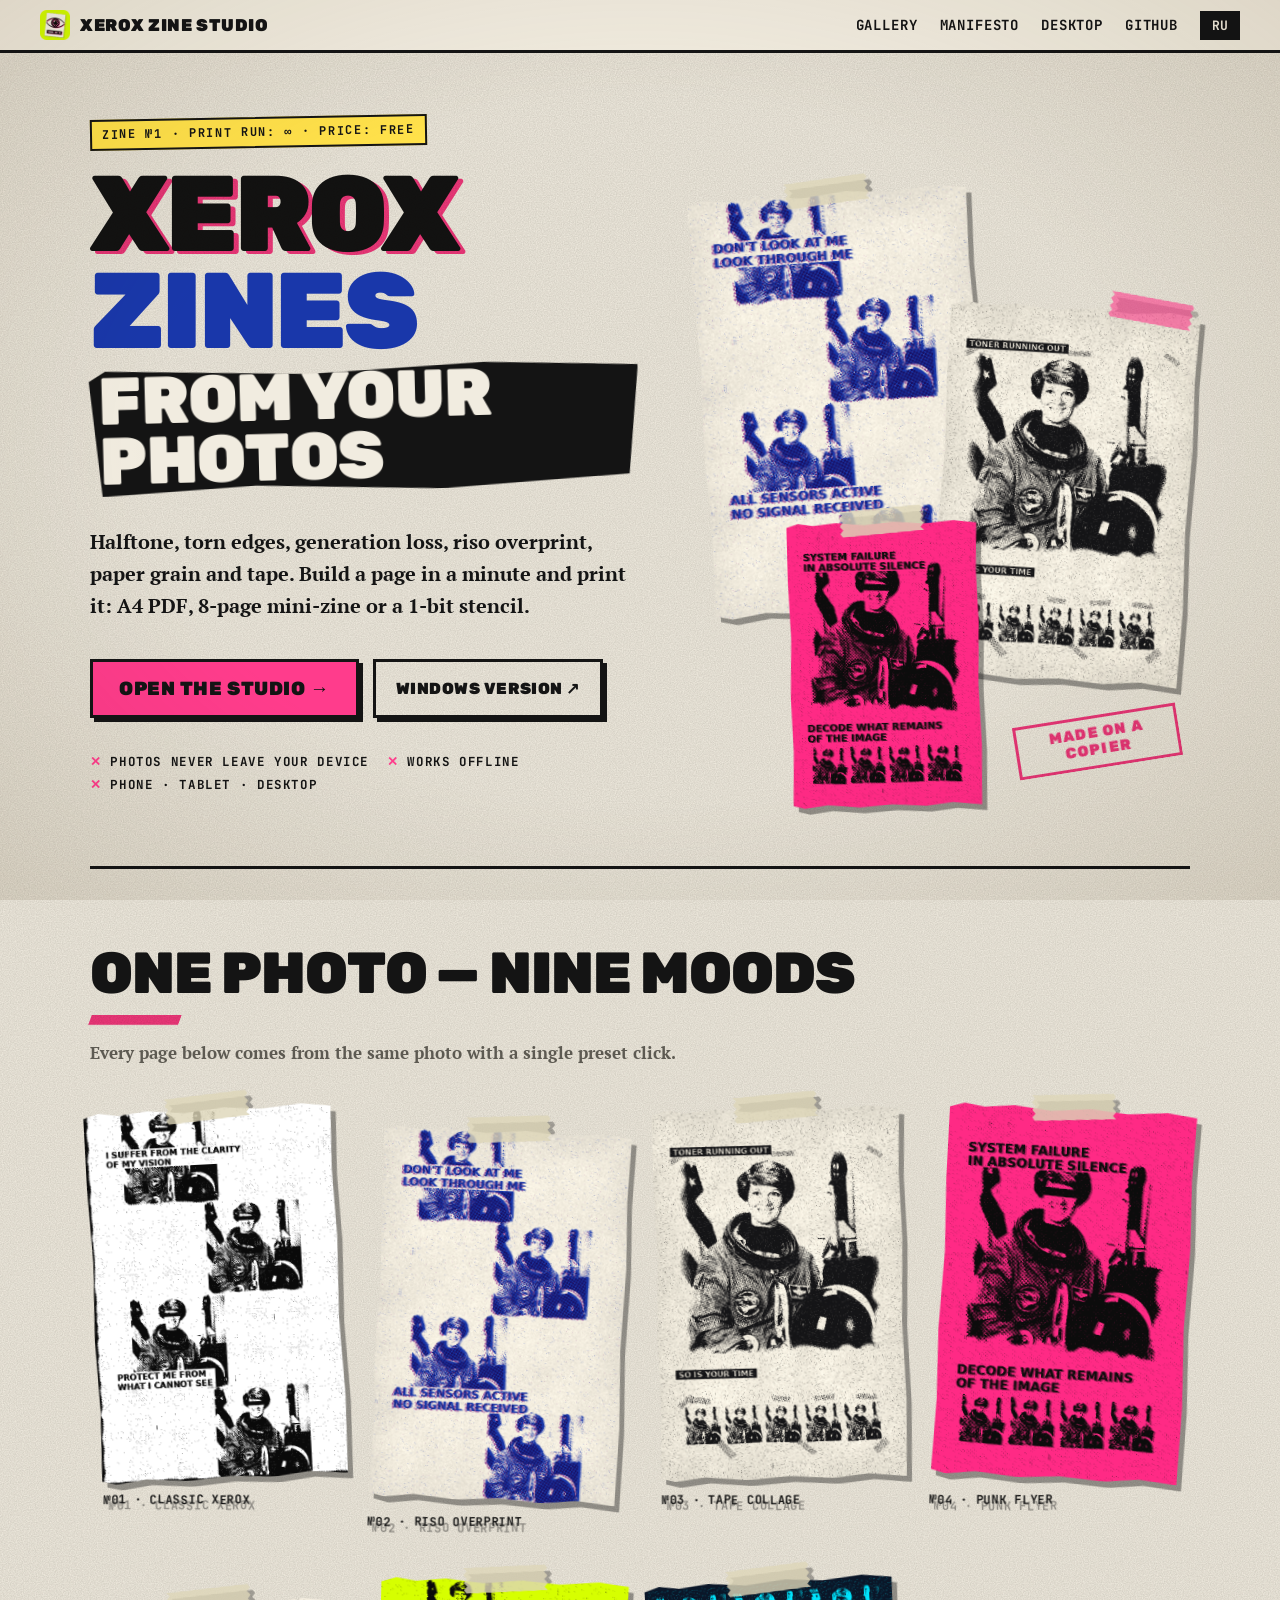
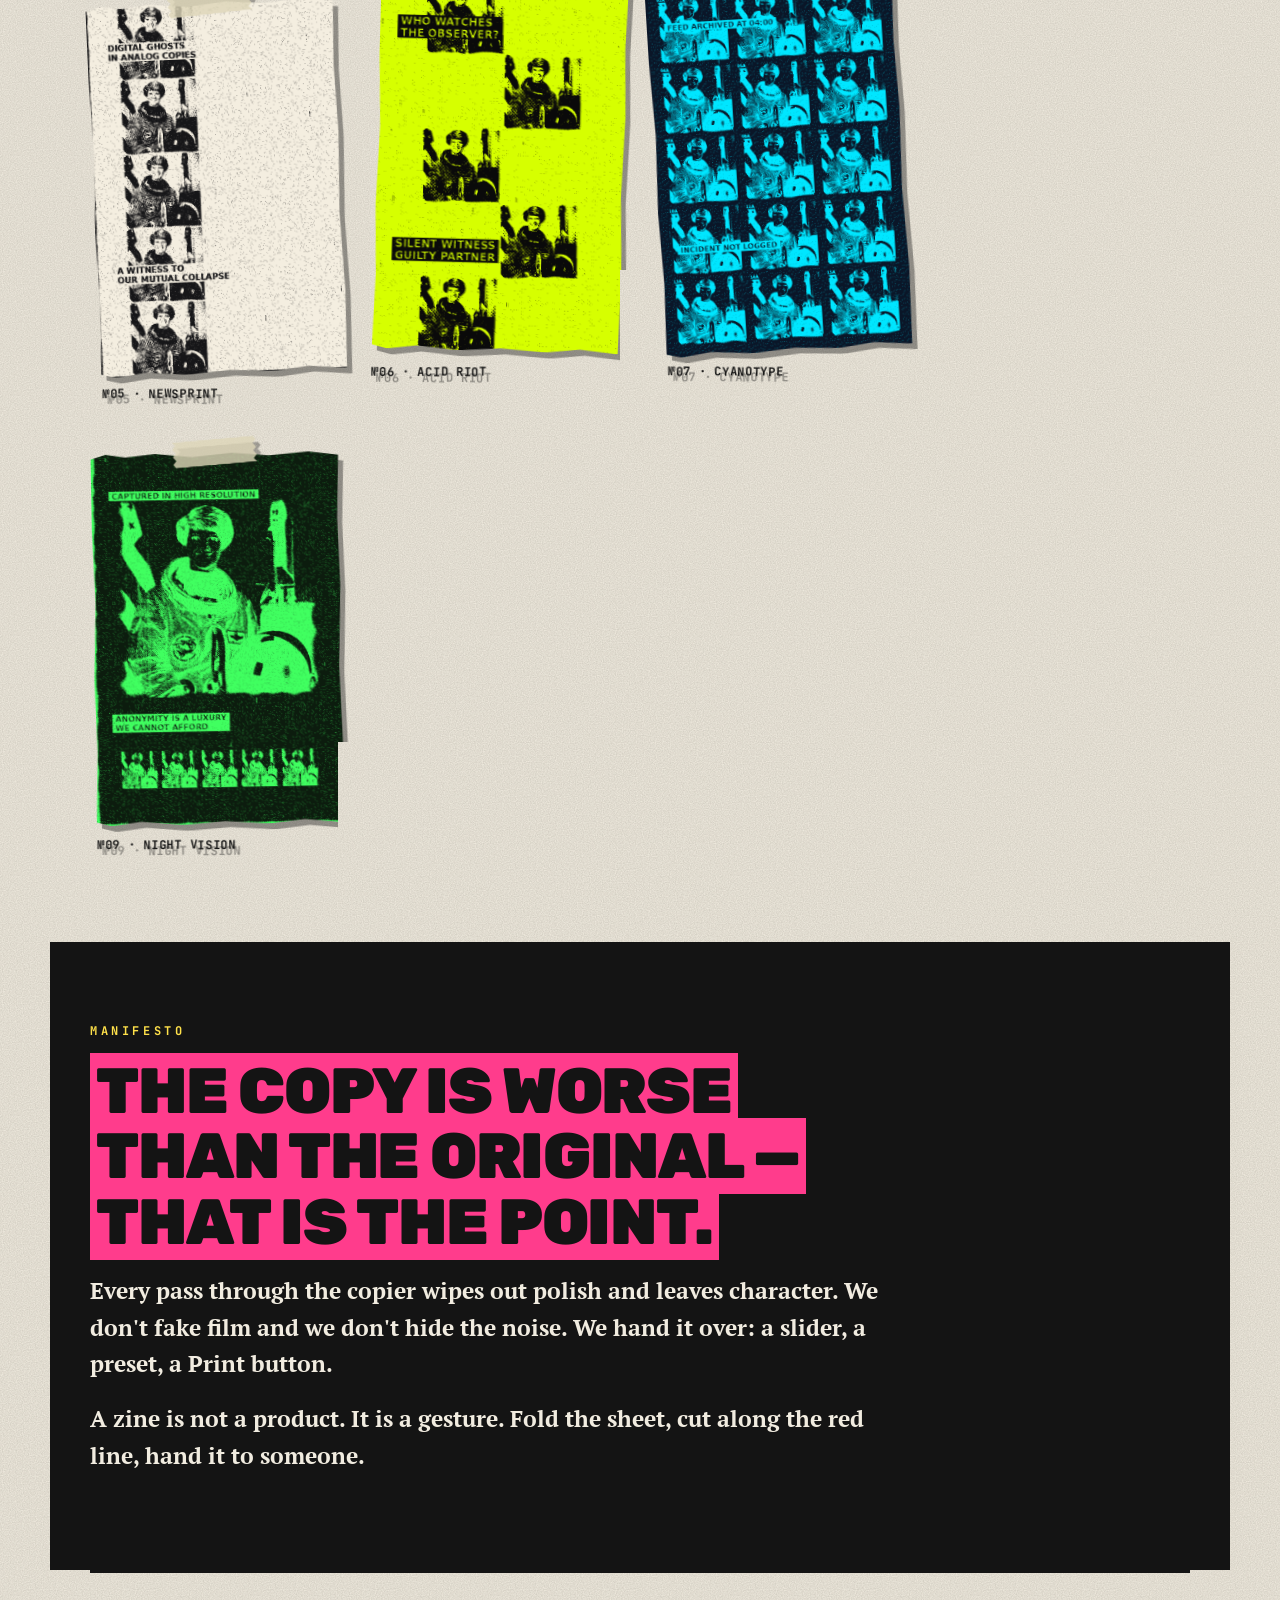
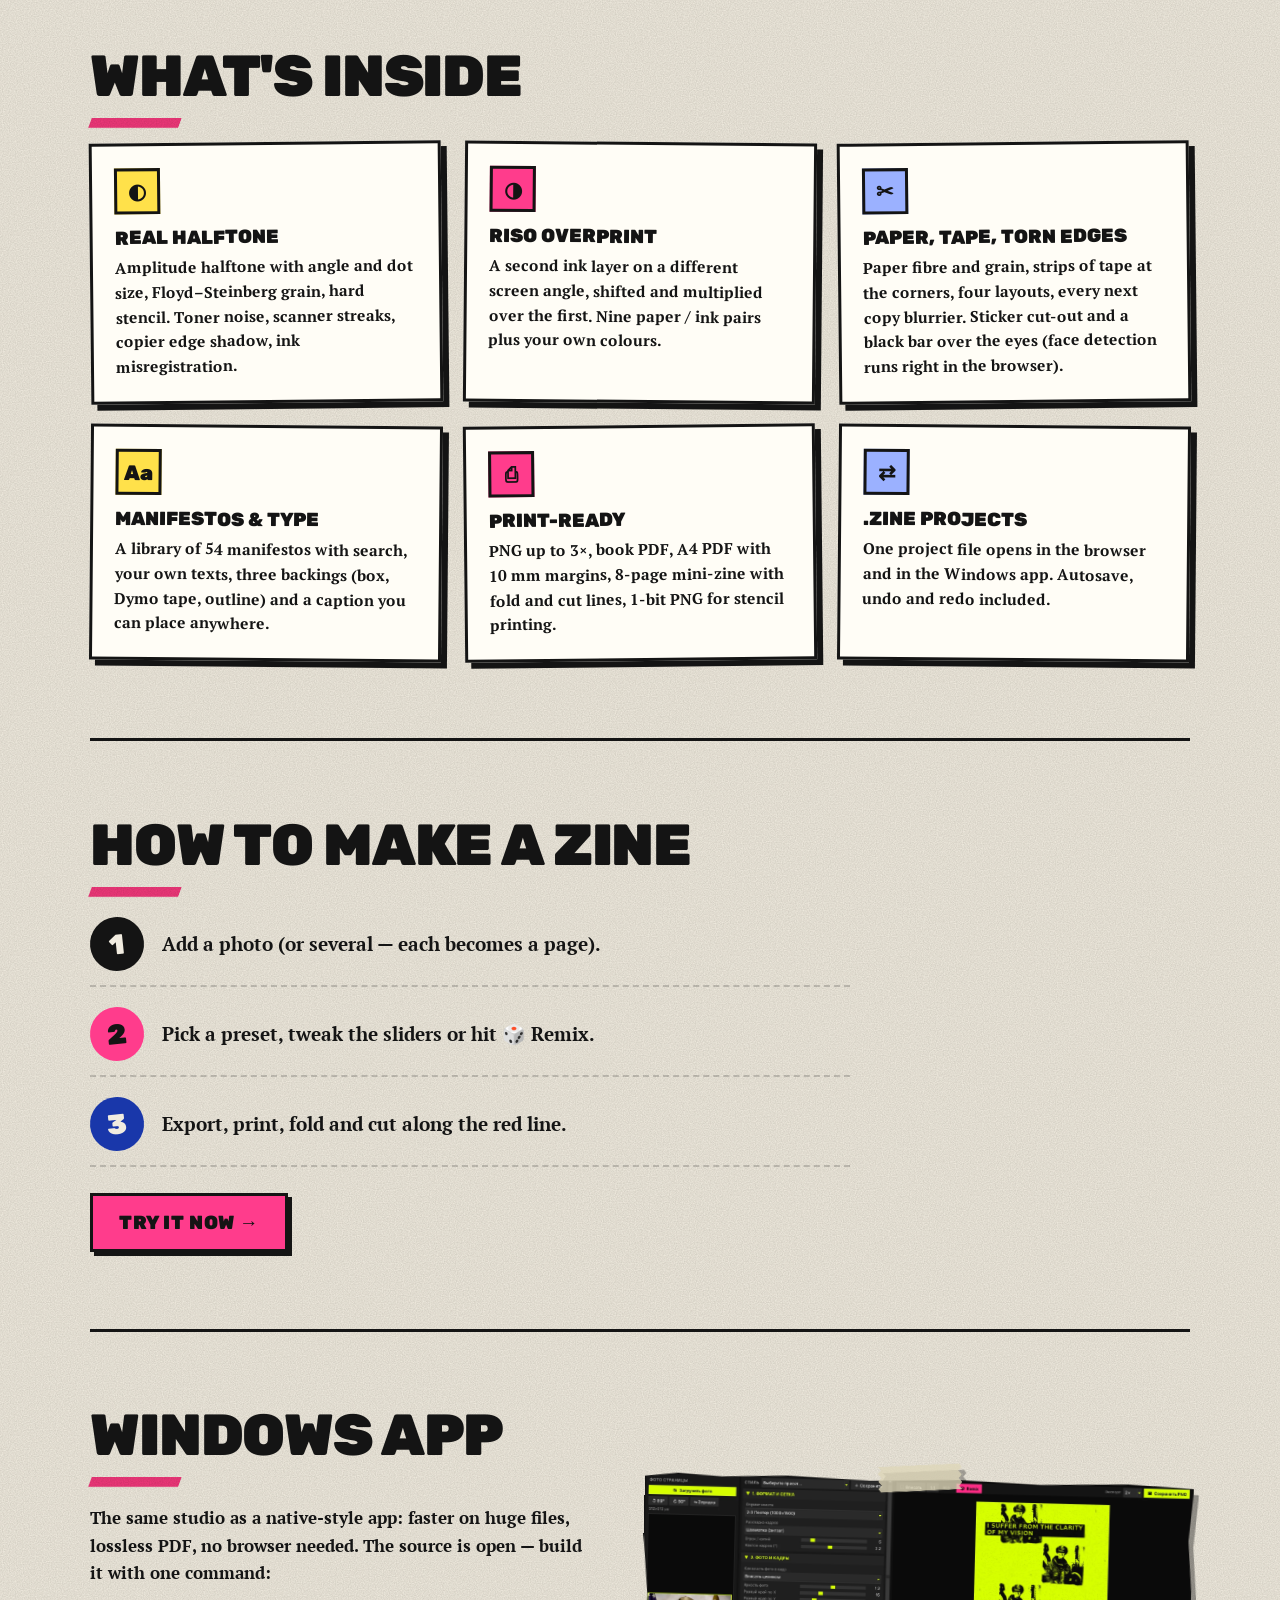
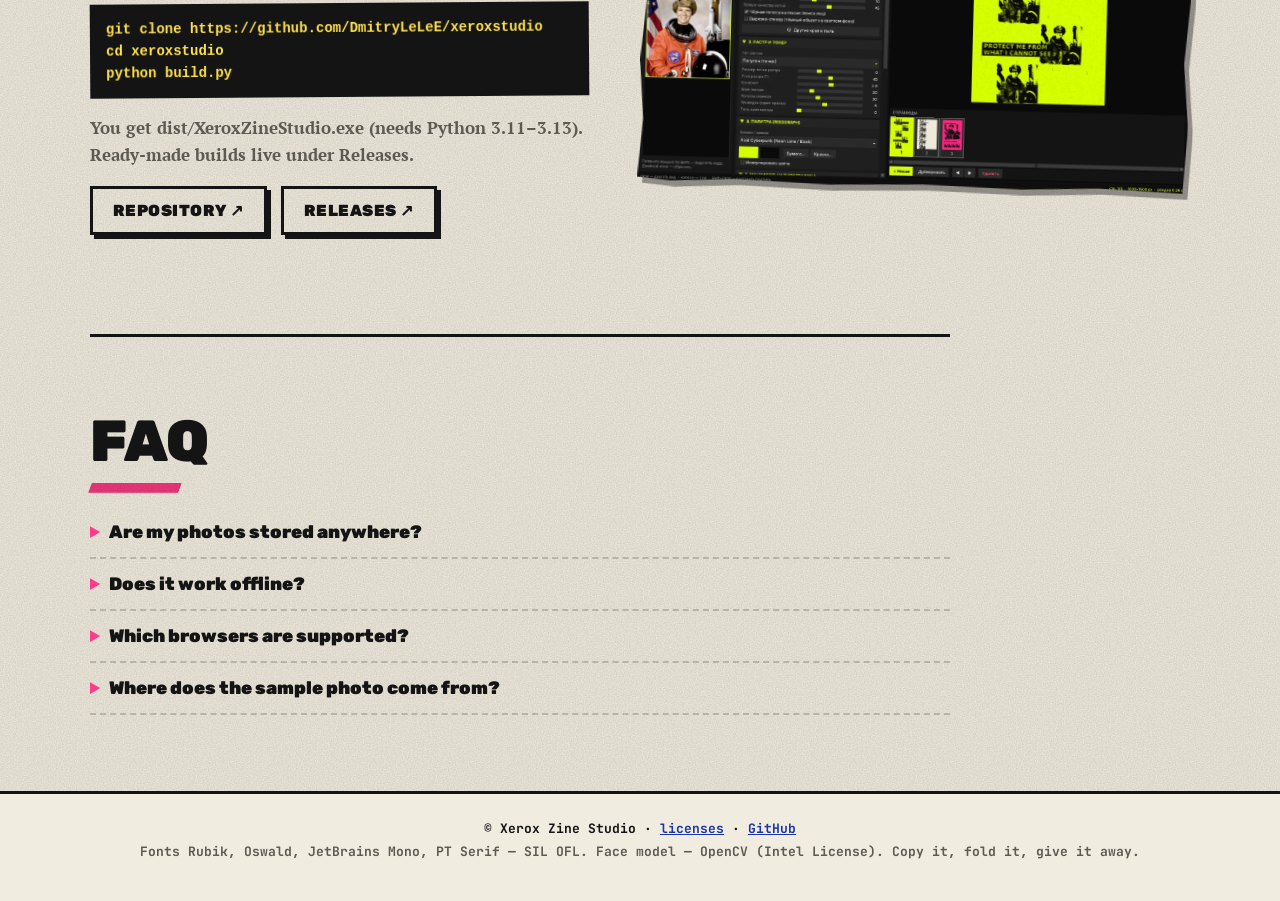
==== commit af695666: "Publish manifesto update Co-Authored-By: Claude Sonnet 5.5 <noreply@anthropic.com> Claude-Session: h" ====
--- a/index.html
+++ b/index.html
@@ -84,7 +84,7 @@
     <article><b>◐</b><h3 data-ru="Честный растр" data-en="Real halftone"></h3><p data-ru="Амплитудный полутон с углом и размером точки, зерно Флойда–Стейнберга, жёсткий трафарет. Шум тонера, полосы сканера, тень края копира, сдвиг краски." data-en="Amplitude halftone with angle and dot size, Floyd–Steinberg grain, hard stencil. Toner noise, scanner streaks, copier edge shadow, ink misregistration."></p></article>
     <article><b>◑</b><h3 data-ru="Ризо-наложение" data-en="Riso overprint"></h3><p data-ru="Второй слой краски с другим углом растра, смещённый и перемноженный с первым. Девять пар «бумага / краска» и свои цвета." data-en="A second ink layer on a different screen angle, shifted and multiplied over the first. Nine paper / ink pairs plus your own colours."></p></article>
     <article><b>✂</b><h3 data-ru="Бумага, скотч, рваные края" data-en="Paper, tape, torn edges"></h3><p data-ru="Зерно и волокна бумаги, полоски скотча по углам, четыре раскладки, каждая следующая копия мутнее. Вырезка-стикер и чёрная полоса на глазах (поиск лиц прямо в браузере)." data-en="Paper fibre and grain, strips of tape at the corners, four layouts, every next copy blurrier. Sticker cut-out and a black bar over the eyes (face detection runs right in the browser)."></p></article>
-    <article><b>Aa</b><h3 data-ru="Манифесты и шрифты" data-en="Manifestos & type"></h3><p data-ru="Библиотека из 30 манифестов с поиском, свои тексты, три подложки (плашка, Dymo-лента, контур), перетаскивание подписи по листу." data-en="A library of 30 manifestos with search, your own texts, three backings (box, Dymo tape, outline) and a caption you can place anywhere."></p></article>
+    <article><b>Aa</b><h3 data-ru="Манифесты и шрифты" data-en="Manifestos & type"></h3><p data-ru="Библиотека из 54 манифестов с поиском, свои тексты, три подложки (плашка, Dymo-лента, контур), перетаскивание подписи по листу." data-en="A library of 54 manifestos with search, your own texts, three backings (box, Dymo tape, outline) and a caption you can place anywhere."></p></article>
     <article><b>⎙</b><h3 data-ru="Готово к печати" data-en="Print-ready"></h3><p data-ru="PNG до 3×, PDF книги, PDF A4 с полями 10 мм, мини-зин на 8 страниц с линиями сгиба и разреза, 1-bit PNG для трафаретной печати." data-en="PNG up to 3×, book PDF, A4 PDF with 10 mm margins, 8-page mini-zine with fold and cut lines, 1-bit PNG for stencil printing."></p></article>
     <article><b>⇄</b><h3 data-ru="Проекты .zine" data-en=".zine projects"></h3><p data-ru="Файл проекта открывается и в браузере, и в программе для Windows. Автосохранение в браузере, отмена и возврат." data-en="One project file opens in the browser and in the Windows app. Autosave, undo and redo included."></p></article>
   </div>
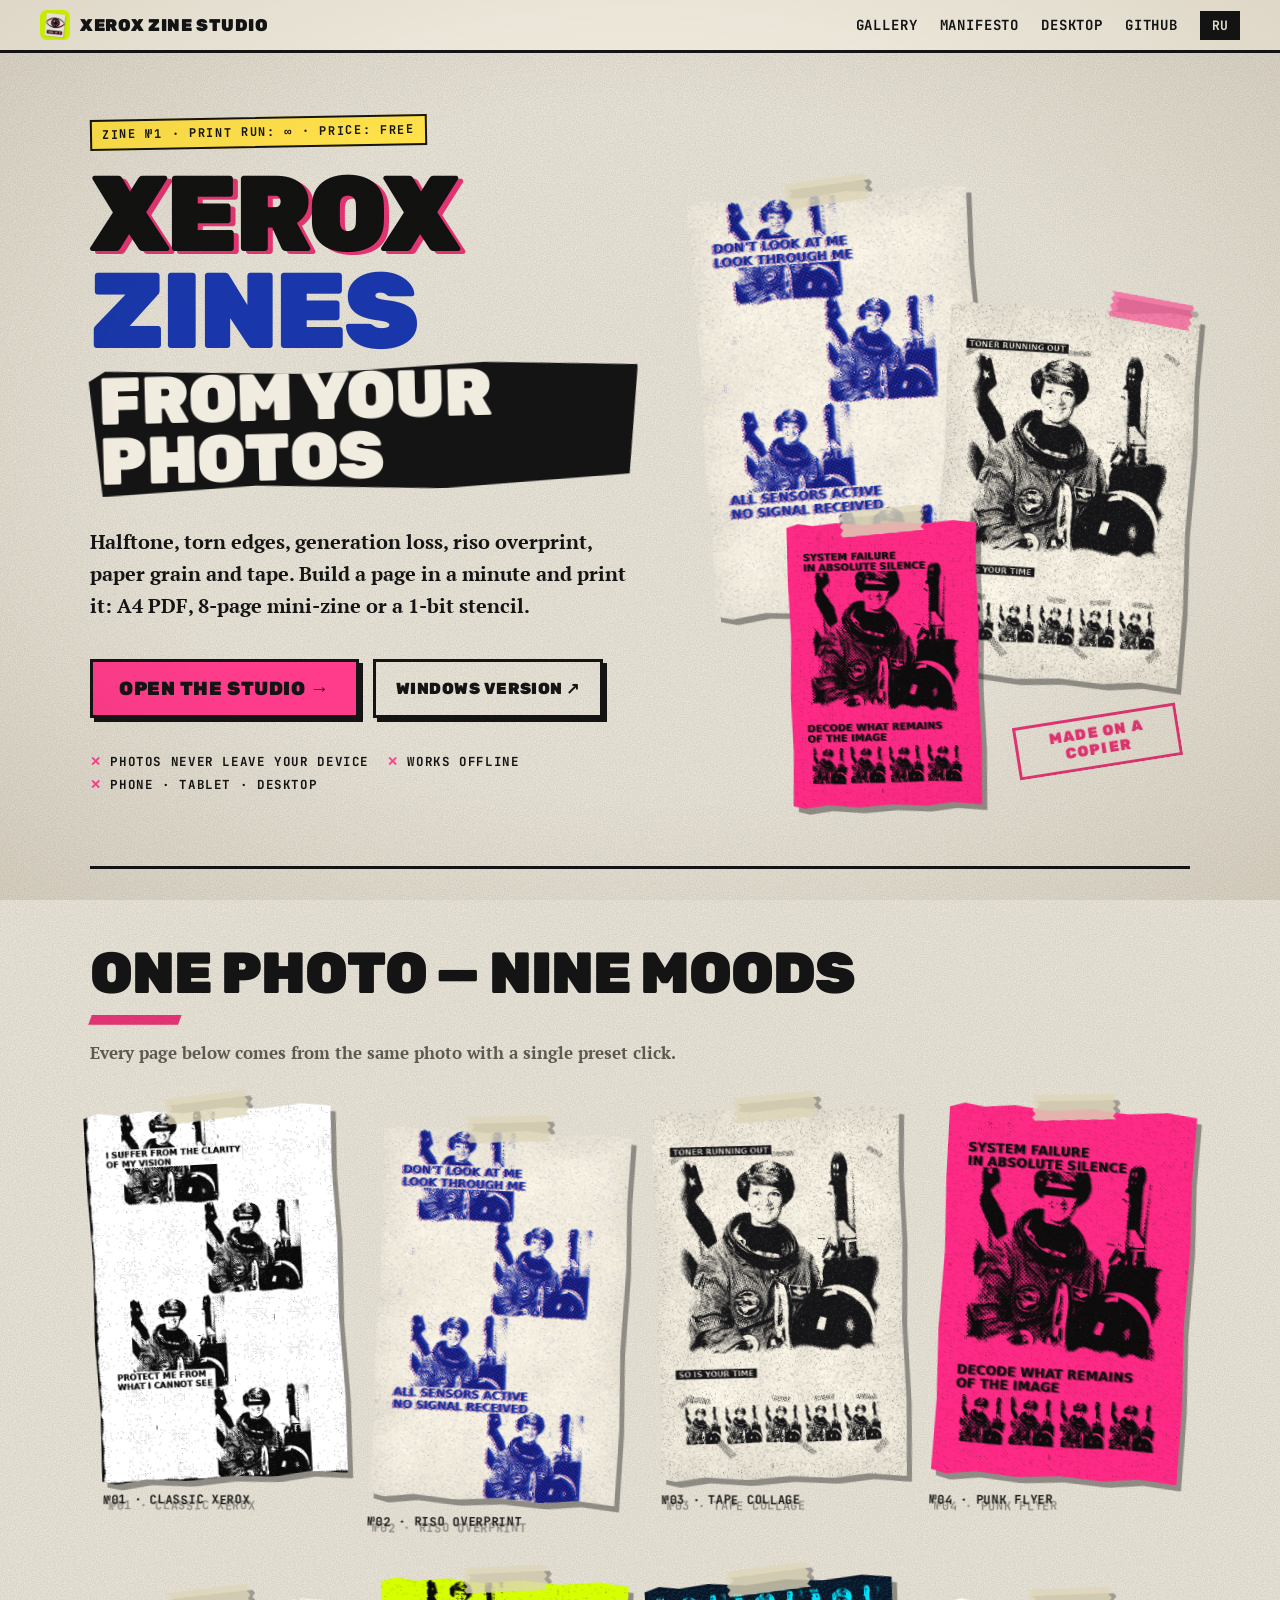
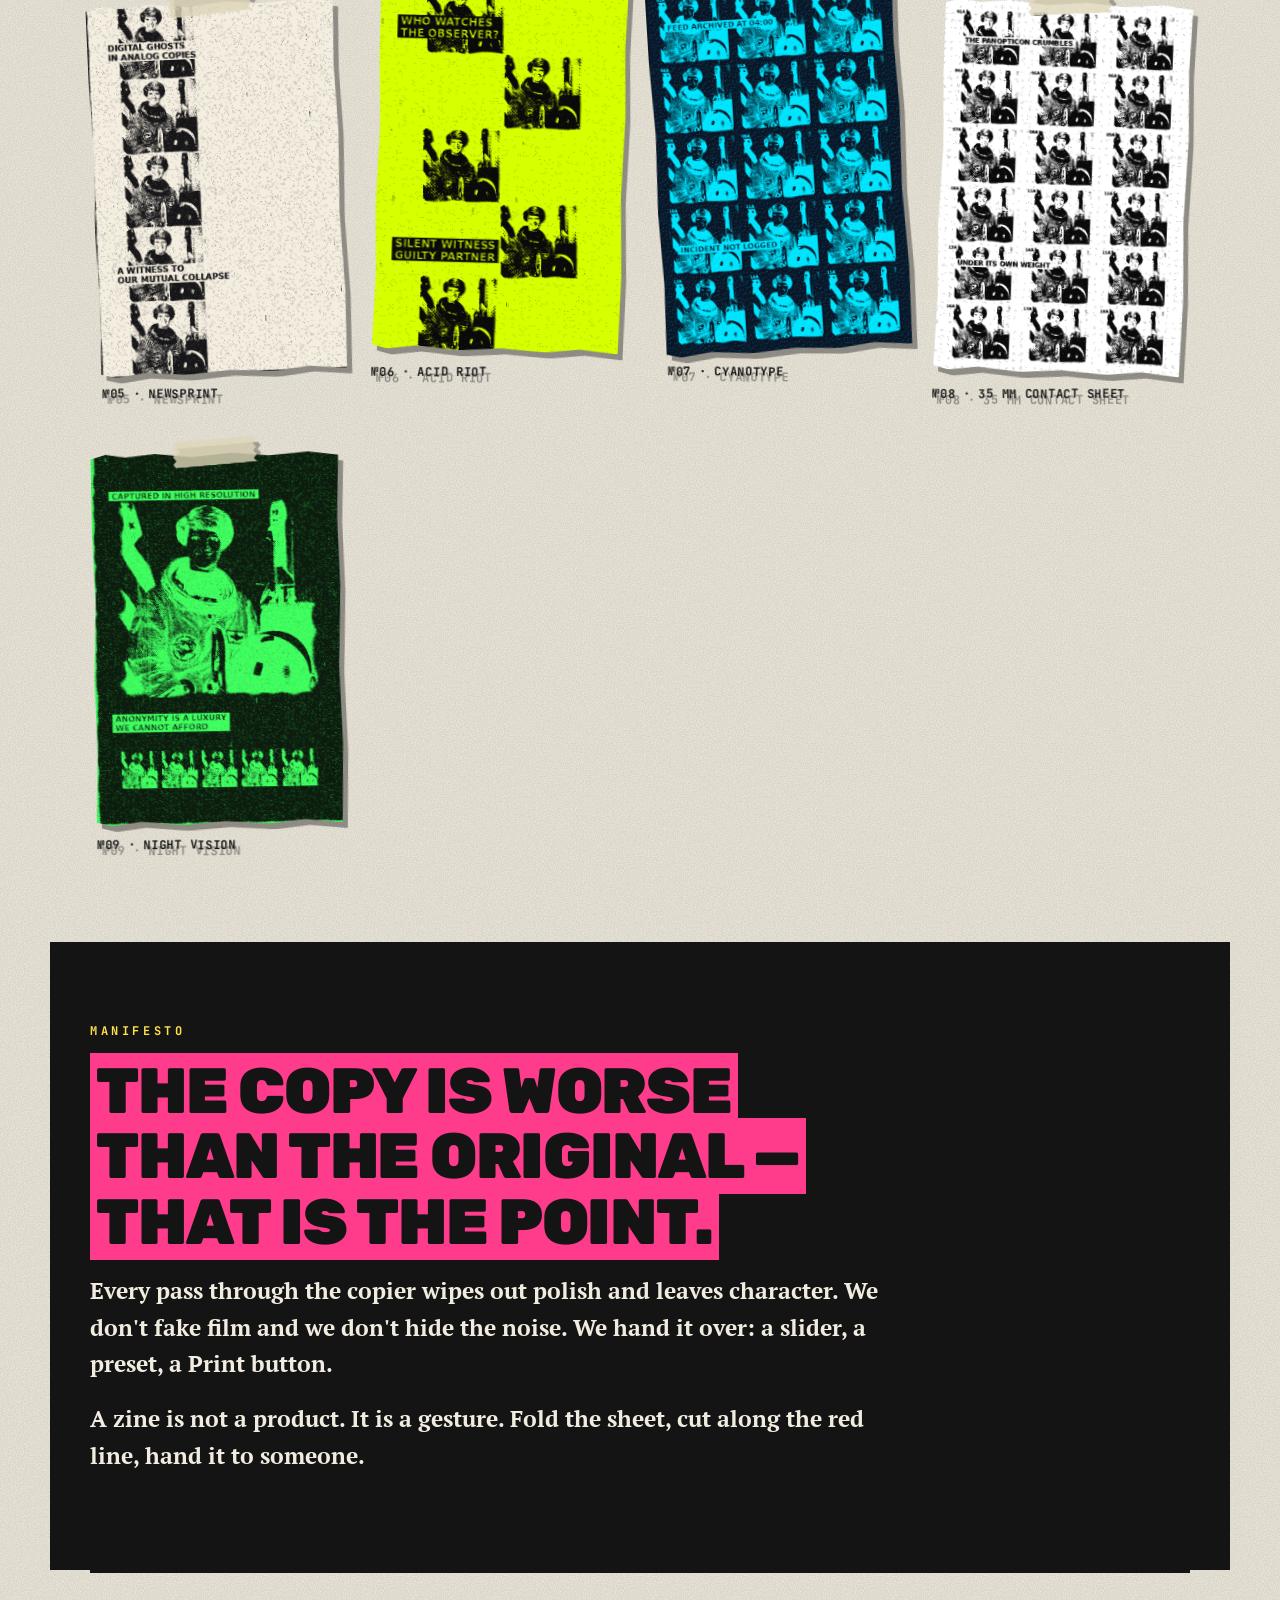
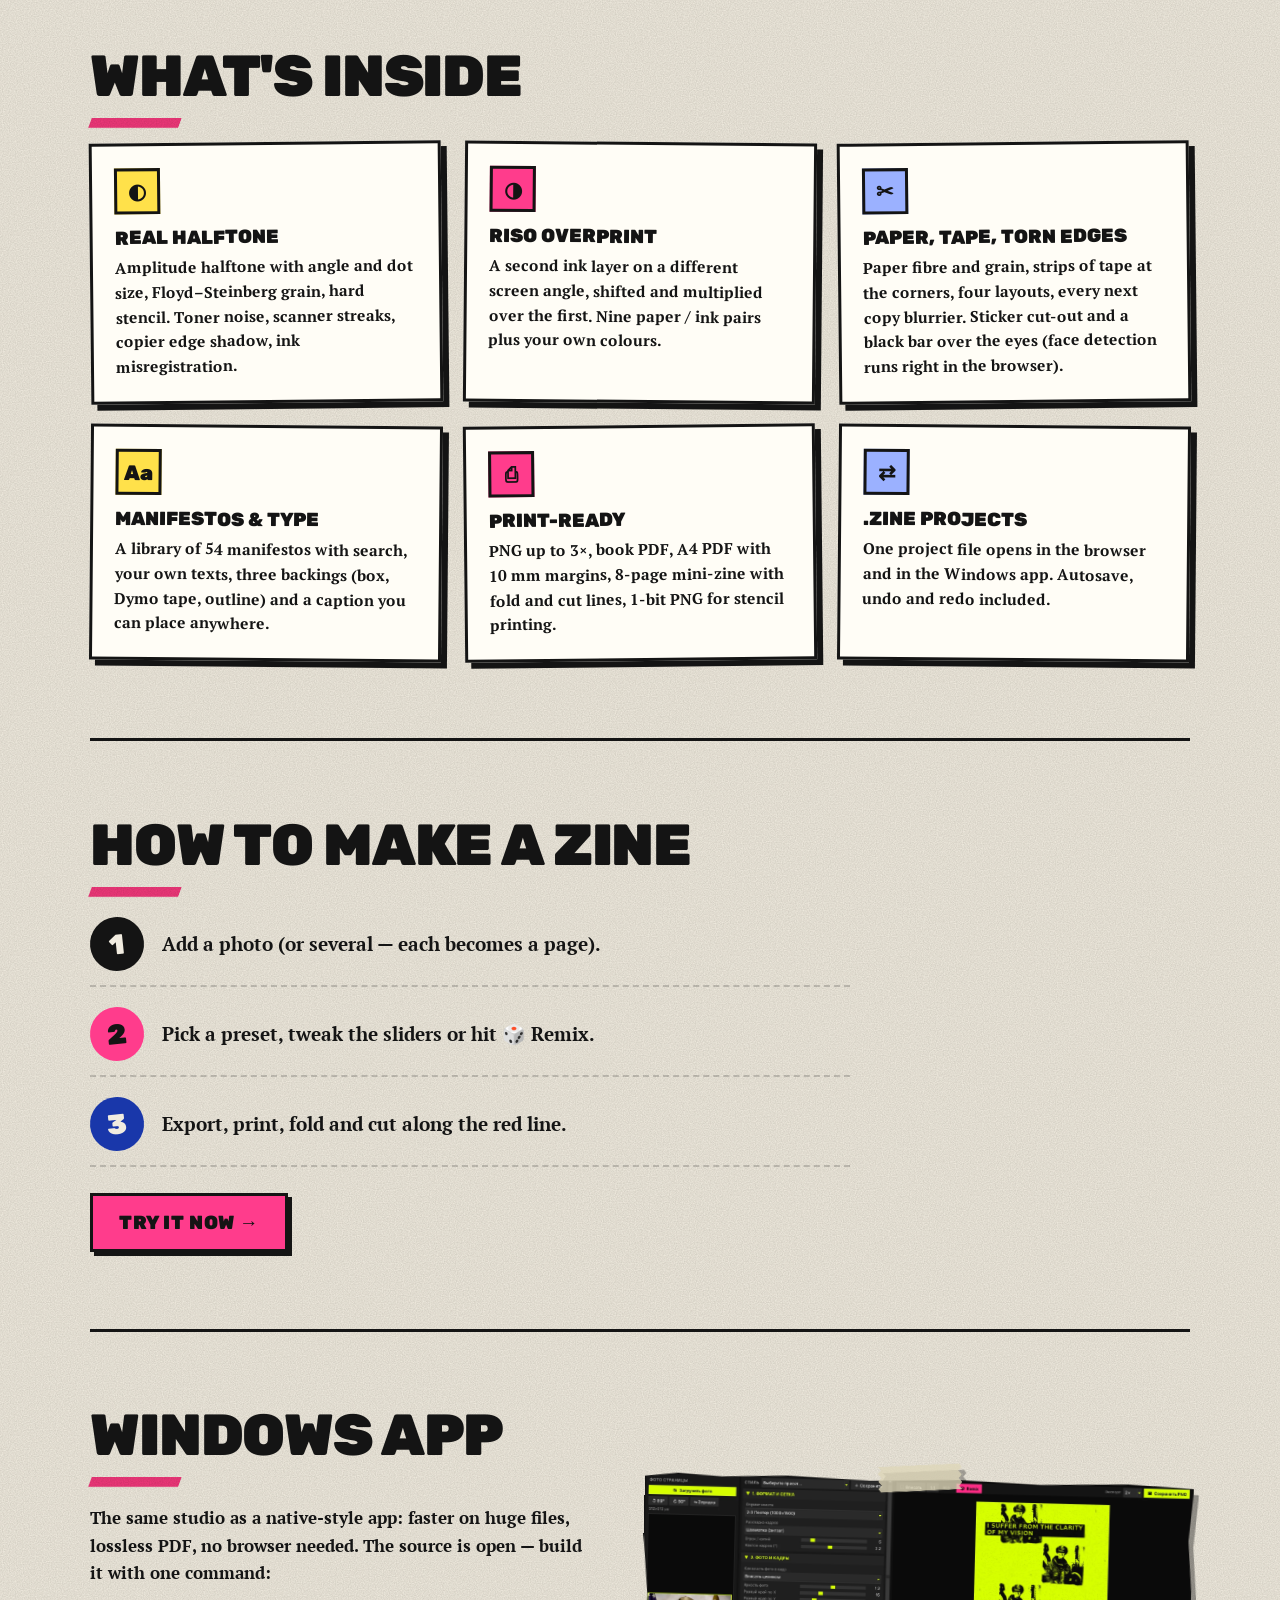
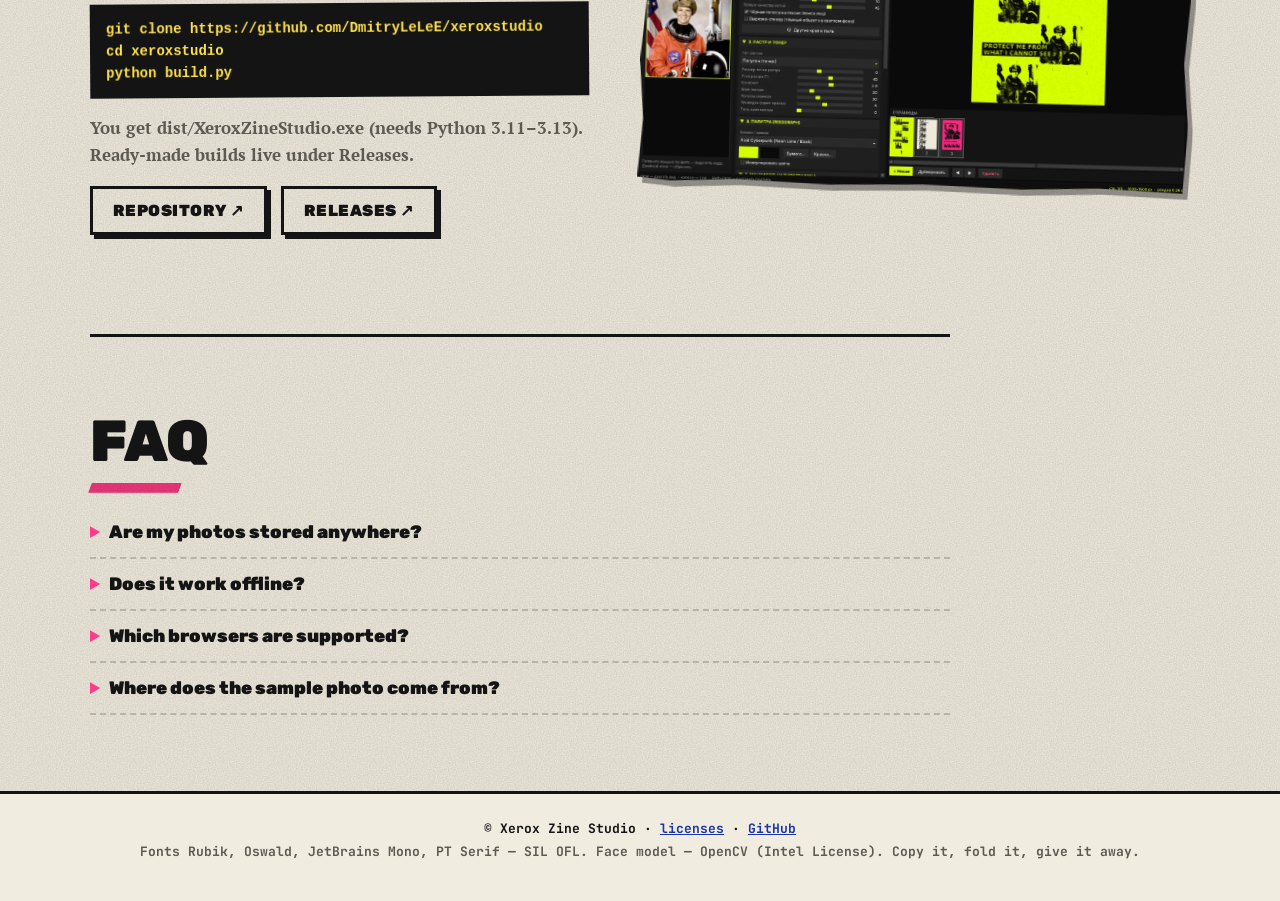
==== commit 30b2074a: "Publish web update Co-Authored-By: Claude Sonnet 5.5 <noreply@anthropic.com> Claude-Session: https:/" ====
--- a/index.html
+++ b/index.html
@@ -6,6 +6,7 @@
 <title>Xerox Zine Studio — make xerox zines from your photos</title>
 <meta name="description" content="Turn photos into photocopied zine pages: halftone, torn edges, risograph palettes, manifestos, print-ready A4 PDF and 8-page mini-zine. Free, runs in your browser, photos never leave your device.">
 <meta name="theme-color" content="#f1ece0">
+<meta http-equiv="Content-Security-Policy" content="default-src 'self'; script-src 'self'; style-src 'self' 'unsafe-inline'; img-src 'self' data:; font-src 'self'; object-src 'none'; base-uri 'self'; form-action 'none'">
 <link rel="canonical" href="https://dmitrylelee.github.io/xeroxstudio/">
 <link rel="icon" href="img/favicon.png">
 <meta property="og:type" content="website">
@@ -127,23 +128,6 @@
   <div class="muted" data-ru="Шрифты Rubik, Oswald, JetBrains Mono, PT Serif — SIL OFL. Модель поиска лиц — OpenCV (Intel License). Копируй, складывай, раздавай." data-en="Fonts Rubik, Oswald, JetBrains Mono, PT Serif — SIL OFL. Face model — OpenCV (Intel License). Copy it, fold it, give it away."></div>
 </footer>
 
-<script>
-(function () {
-  var L = localStorage.getItem("zine.lang") || ((navigator.language || "en").toLowerCase().indexOf("ru") === 0 ? "ru" : "en");
-  function apply() {
-    document.documentElement.lang = L;
-    document.querySelectorAll("[data-ru]").forEach(function (e) { e.textContent = e.dataset[L]; });
-    document.getElementById("lang").textContent = L === "ru" ? "EN" : "RU";
-    document.title = L === "ru" ? "Xerox Zine Studio — ксерокс-зины из ваших фото" : "Xerox Zine Studio — make xerox zines from your photos";
-  }
-  document.getElementById("lang").addEventListener("click", function () { L = L === "ru" ? "en" : "ru"; try { localStorage.setItem("zine.lang", L); } catch (e) {} apply(); });
-  apply();
-  var pgs = document.querySelectorAll(".wall .pg");
-  if ("IntersectionObserver" in window) {
-    var io = new IntersectionObserver(function (es) { es.forEach(function (e) { if (e.isIntersecting) { e.target.classList.add("in"); io.unobserve(e.target); } }); }, { rootMargin: "0px 0px -8% 0px" });
-    pgs.forEach(function (p) { io.observe(p); });
-  } else { pgs.forEach(function (p) { p.classList.add("in"); }); }
-})();
-</script>
+<script src="landing.js"></script>
 </body>
 </html>
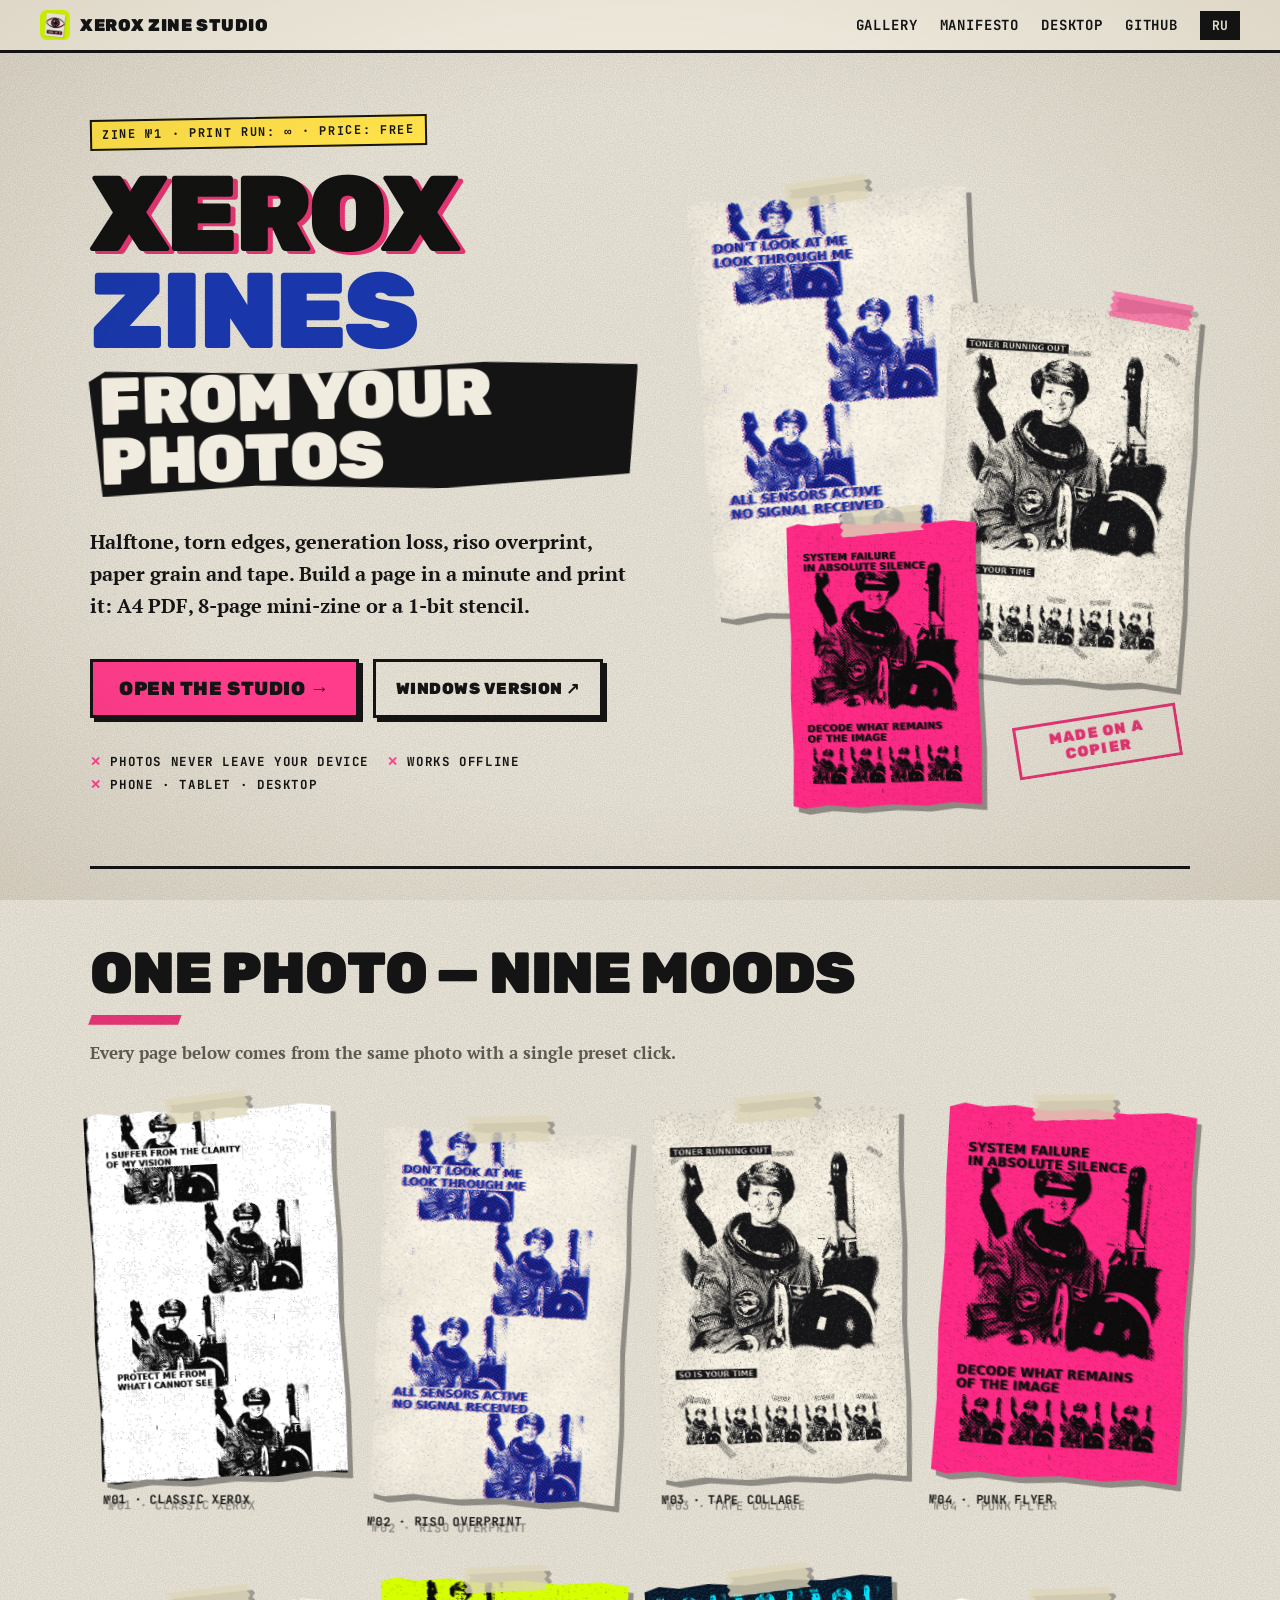
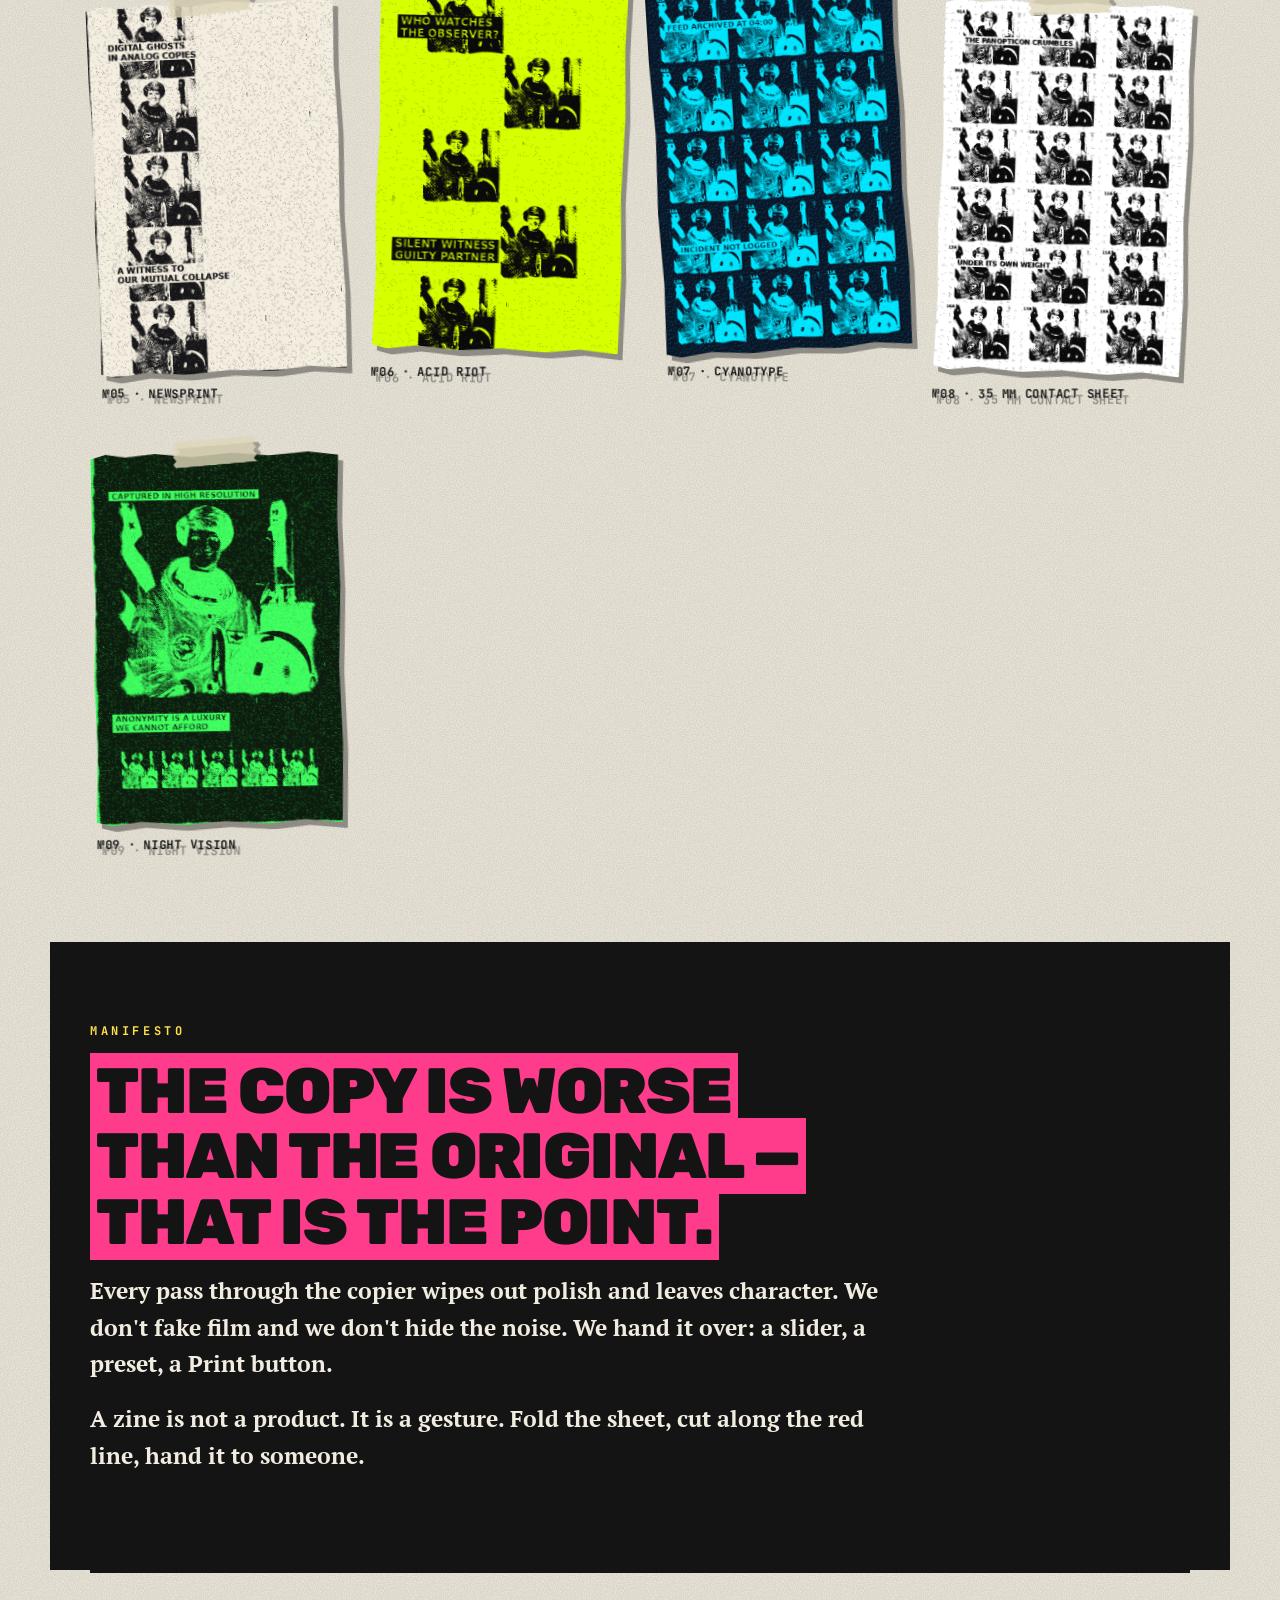
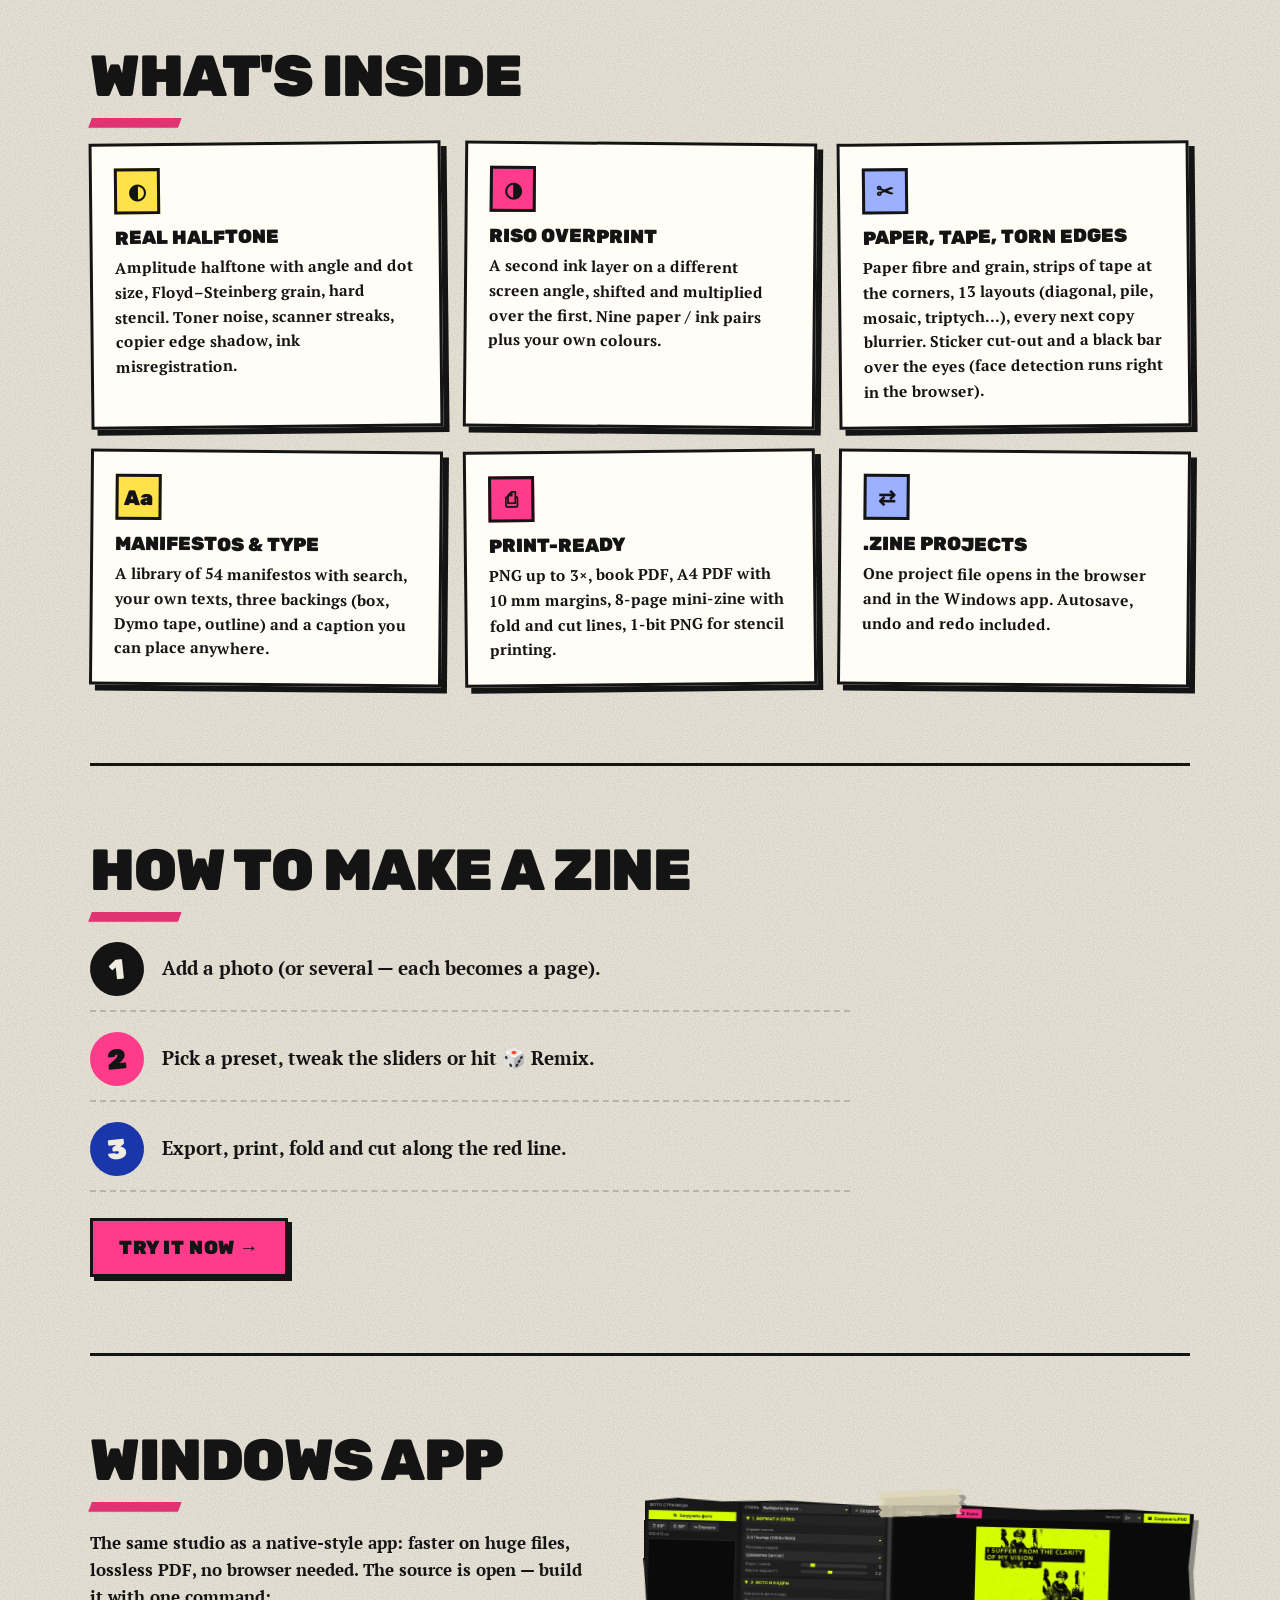
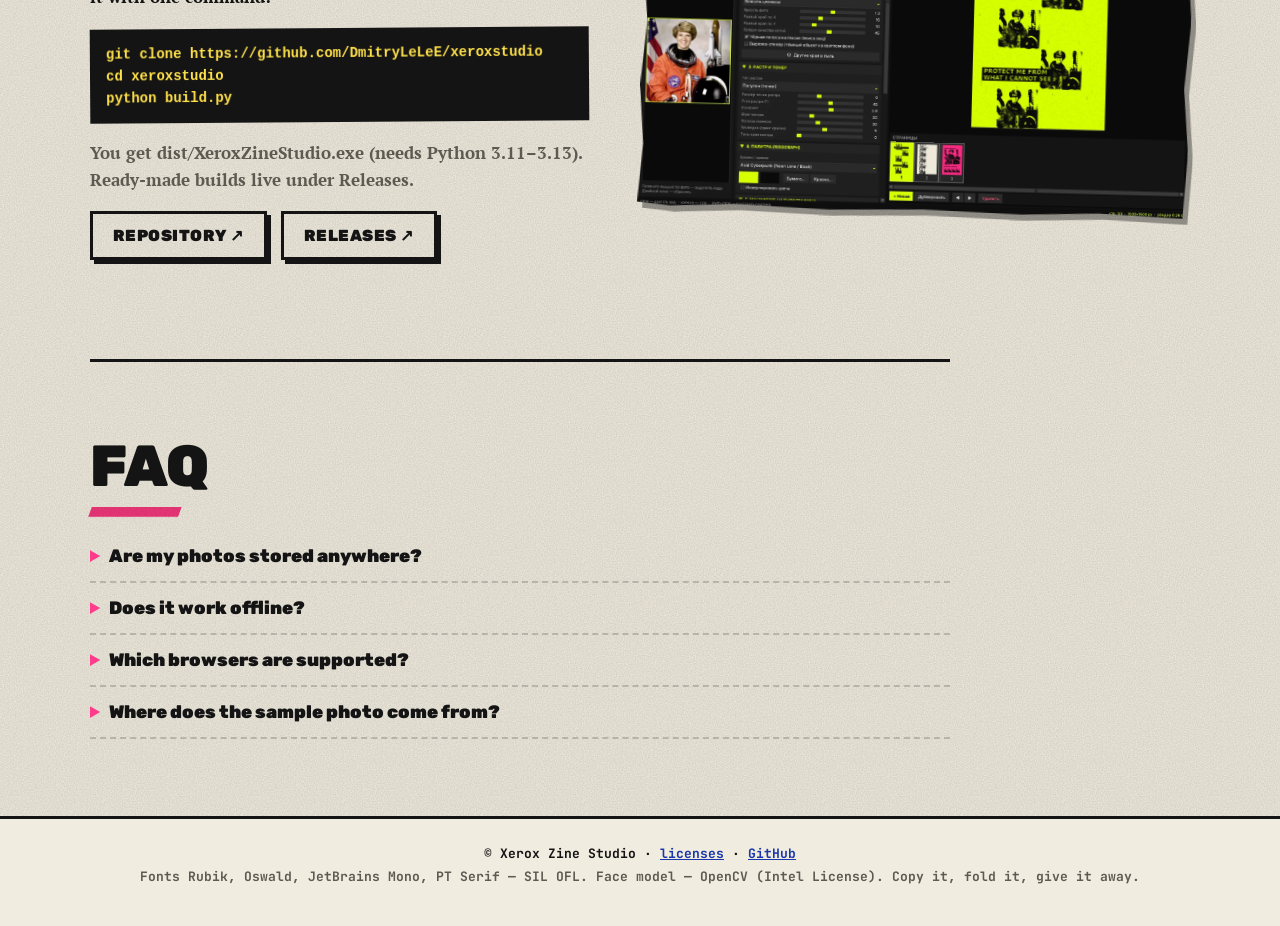
==== commit bb0c3601: "Publish layouts update Co-Authored-By: Claude Sonnet 5.5 <noreply@anthropic.com> Claude-Session: htt" ====
--- a/index.html
+++ b/index.html
@@ -84,7 +84,7 @@
   <div class="grid">
     <article><b>◐</b><h3 data-ru="Честный растр" data-en="Real halftone"></h3><p data-ru="Амплитудный полутон с углом и размером точки, зерно Флойда–Стейнберга, жёсткий трафарет. Шум тонера, полосы сканера, тень края копира, сдвиг краски." data-en="Amplitude halftone with angle and dot size, Floyd–Steinberg grain, hard stencil. Toner noise, scanner streaks, copier edge shadow, ink misregistration."></p></article>
     <article><b>◑</b><h3 data-ru="Ризо-наложение" data-en="Riso overprint"></h3><p data-ru="Второй слой краски с другим углом растра, смещённый и перемноженный с первым. Девять пар «бумага / краска» и свои цвета." data-en="A second ink layer on a different screen angle, shifted and multiplied over the first. Nine paper / ink pairs plus your own colours."></p></article>
-    <article><b>✂</b><h3 data-ru="Бумага, скотч, рваные края" data-en="Paper, tape, torn edges"></h3><p data-ru="Зерно и волокна бумаги, полоски скотча по углам, четыре раскладки, каждая следующая копия мутнее. Вырезка-стикер и чёрная полоса на глазах (поиск лиц прямо в браузере)." data-en="Paper fibre and grain, strips of tape at the corners, four layouts, every next copy blurrier. Sticker cut-out and a black bar over the eyes (face detection runs right in the browser)."></p></article>
+    <article><b>✂</b><h3 data-ru="Бумага, скотч, рваные края" data-en="Paper, tape, torn edges"></h3><p data-ru="Зерно и волокна бумаги, полоски скотча по углам, 13 раскладок (диагональ, стопка, мозаика, триптих…), каждая следующая копия мутнее. Вырезка-стикер и чёрная полоса на глазах (поиск лиц прямо в браузере)." data-en="Paper fibre and grain, strips of tape at the corners, 13 layouts (diagonal, pile, mosaic, triptych…), every next copy blurrier. Sticker cut-out and a black bar over the eyes (face detection runs right in the browser)."></p></article>
     <article><b>Aa</b><h3 data-ru="Манифесты и шрифты" data-en="Manifestos & type"></h3><p data-ru="Библиотека из 54 манифестов с поиском, свои тексты, три подложки (плашка, Dymo-лента, контур), перетаскивание подписи по листу." data-en="A library of 54 manifestos with search, your own texts, three backings (box, Dymo tape, outline) and a caption you can place anywhere."></p></article>
     <article><b>⎙</b><h3 data-ru="Готово к печати" data-en="Print-ready"></h3><p data-ru="PNG до 3×, PDF книги, PDF A4 с полями 10 мм, мини-зин на 8 страниц с линиями сгиба и разреза, 1-bit PNG для трафаретной печати." data-en="PNG up to 3×, book PDF, A4 PDF with 10 mm margins, 8-page mini-zine with fold and cut lines, 1-bit PNG for stencil printing."></p></article>
     <article><b>⇄</b><h3 data-ru="Проекты .zine" data-en=".zine projects"></h3><p data-ru="Файл проекта открывается и в браузере, и в программе для Windows. Автосохранение в браузере, отмена и возврат." data-en="One project file opens in the browser and in the Windows app. Autosave, undo and redo included."></p></article>
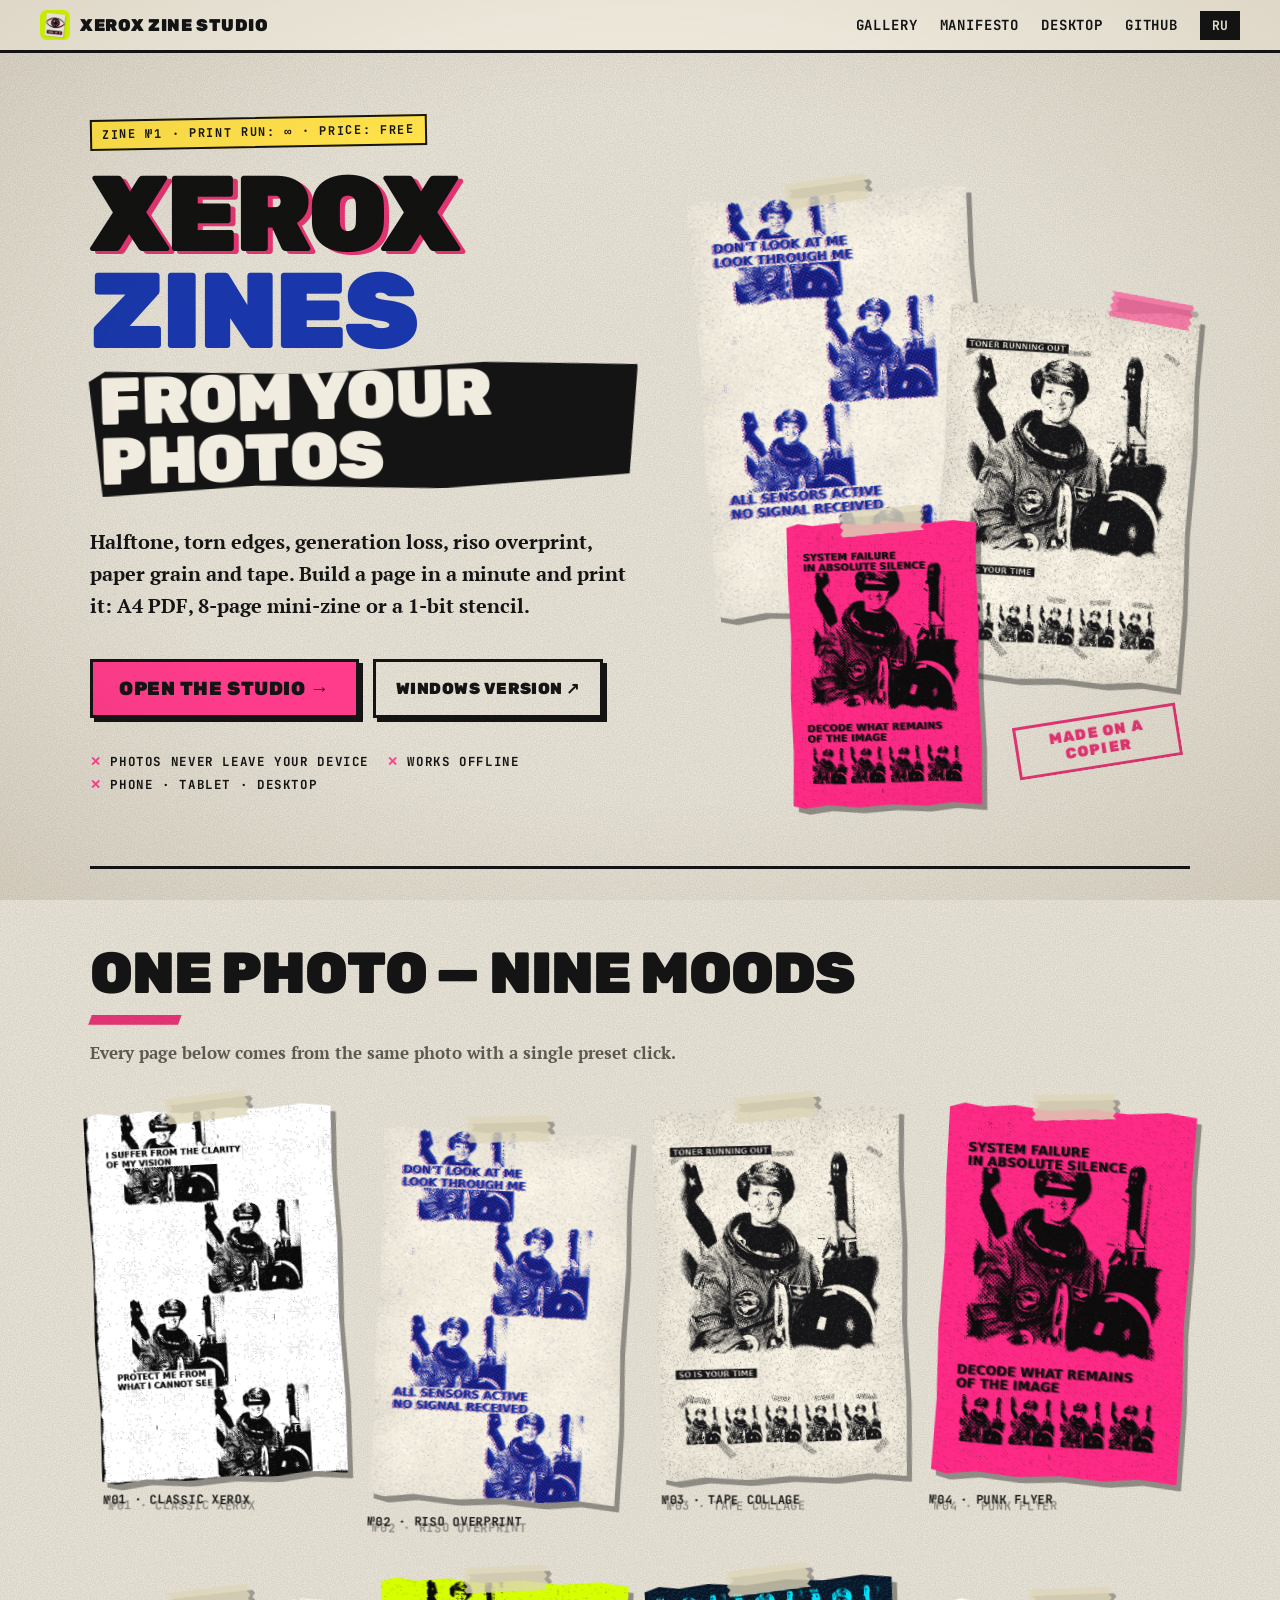
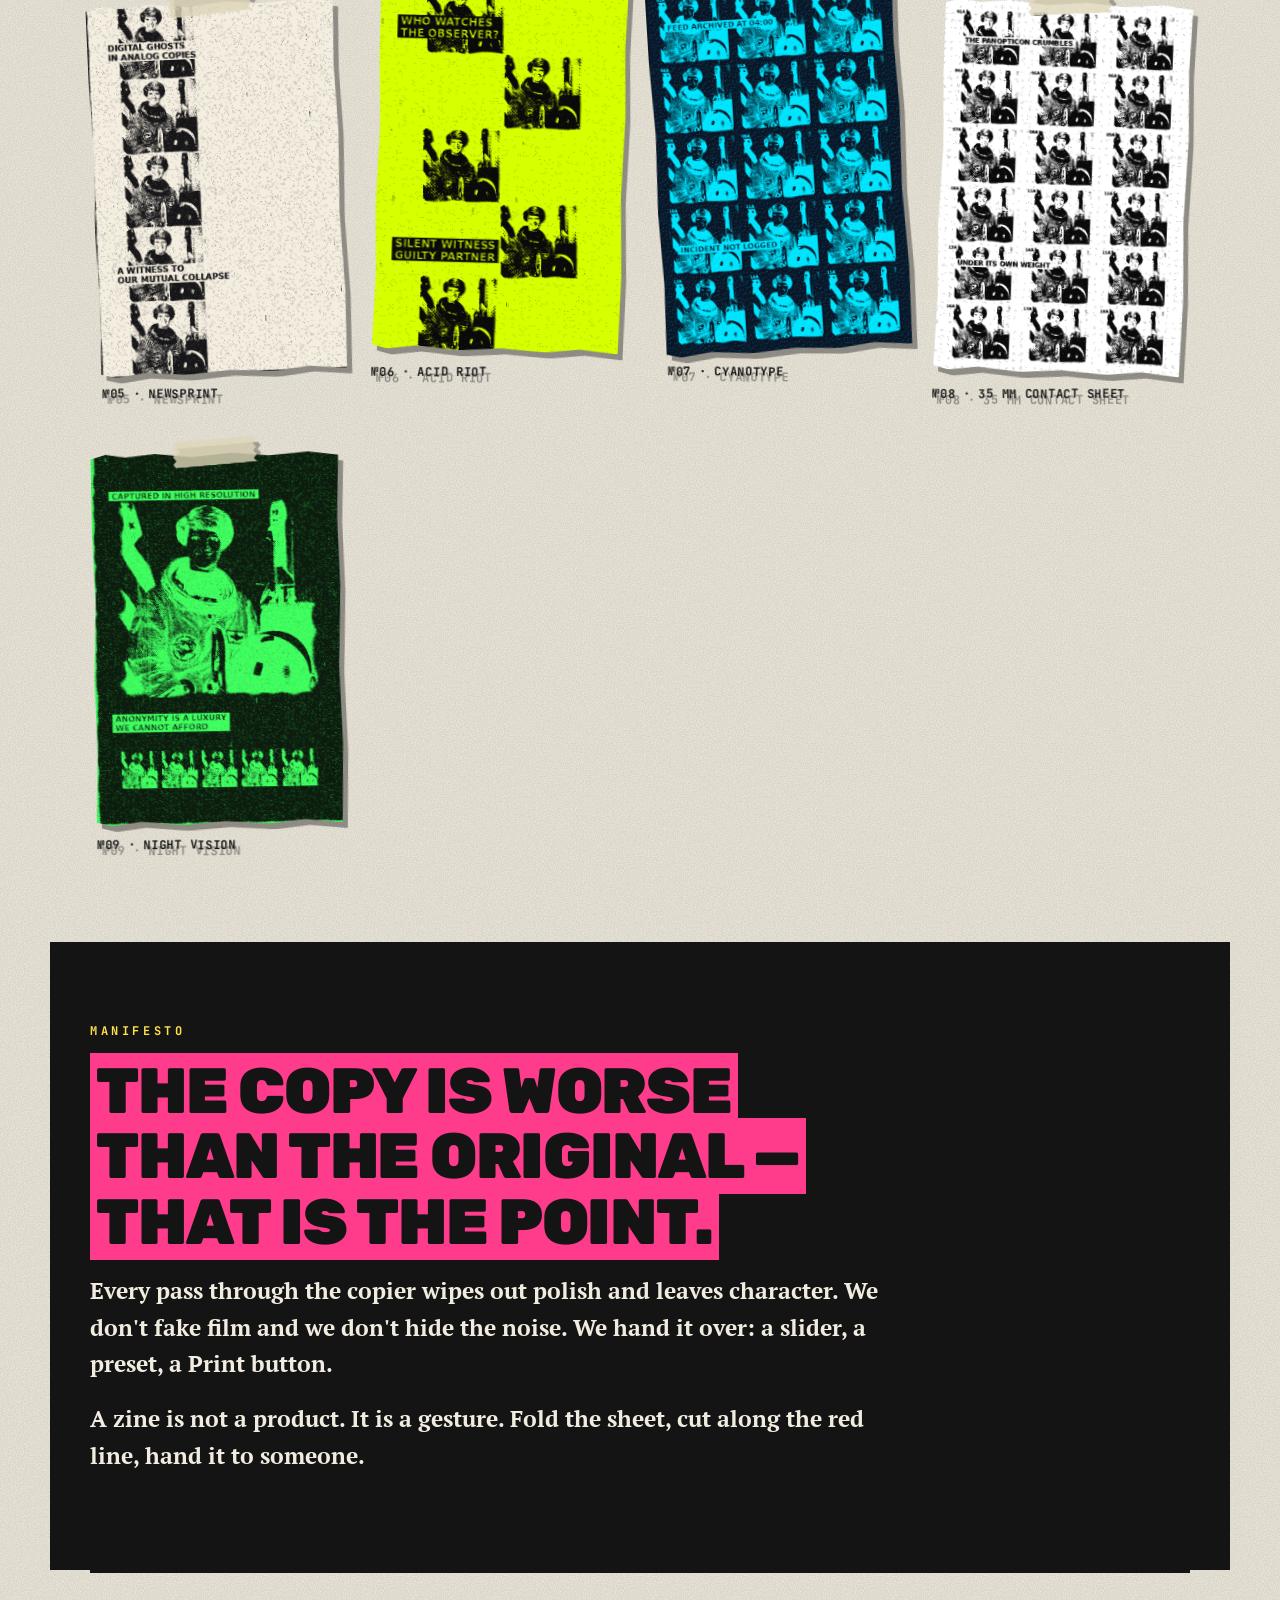
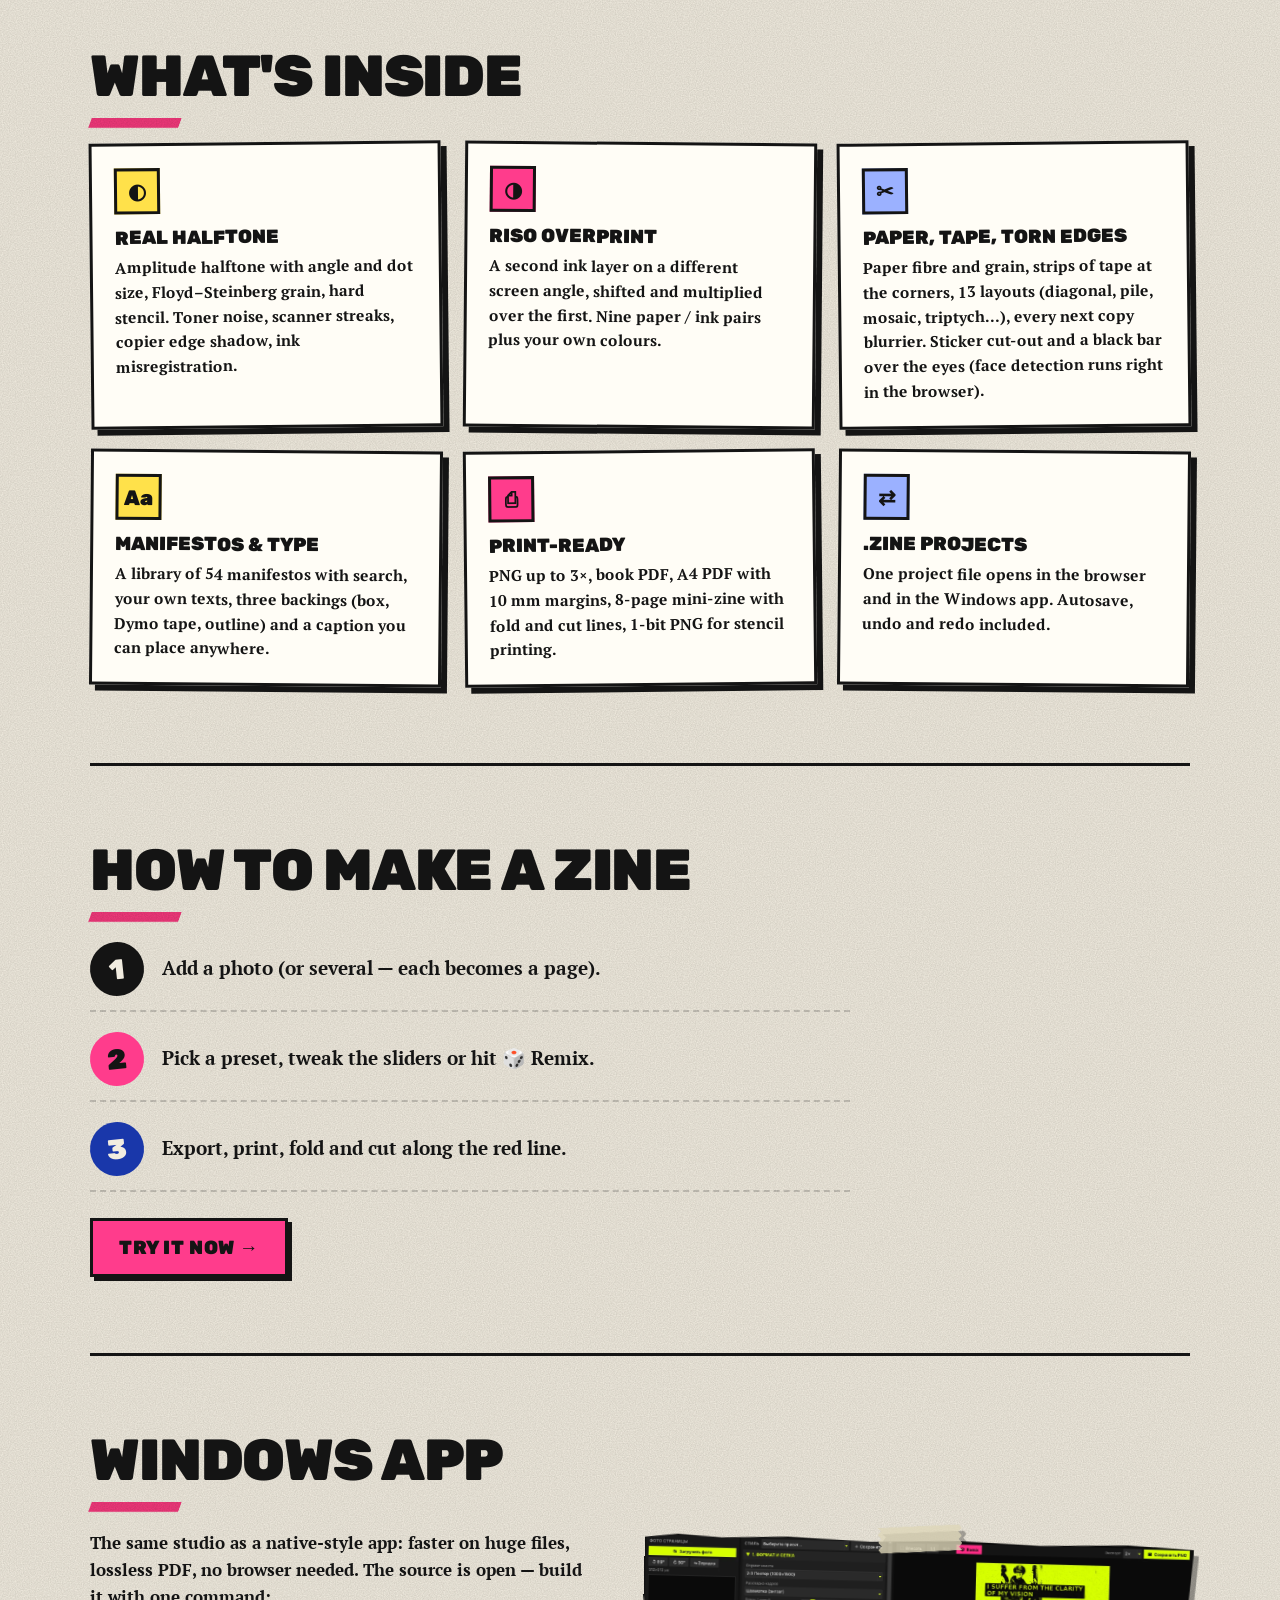
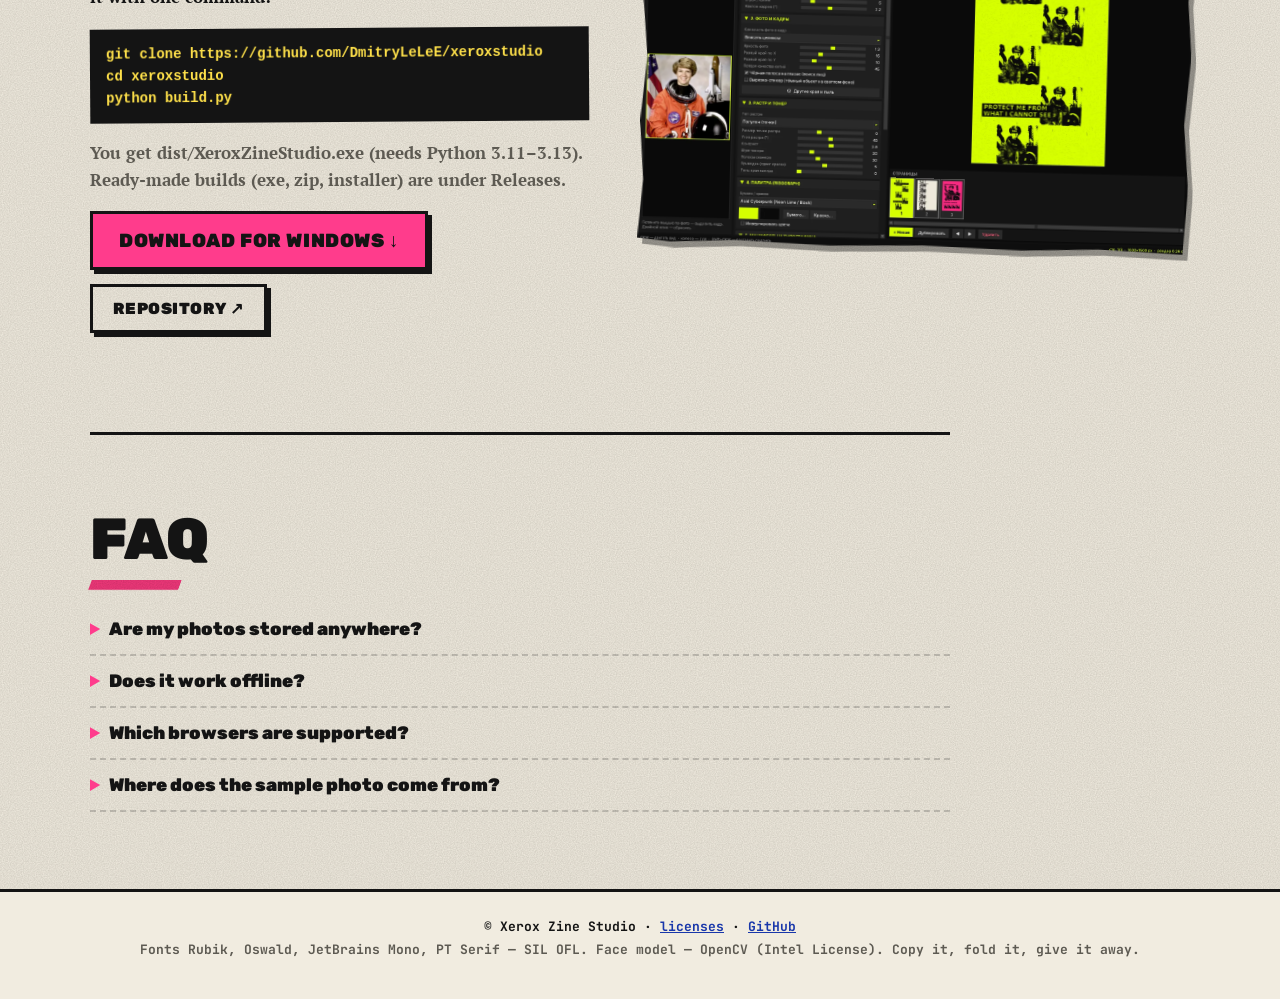
==== commit 3956c74d: "Publish share-a-look and lamp Co-Authored-By: Claude Sonnet 5.5 <noreply@anthropic.com> Claude-Sessi" ====
--- a/index.html
+++ b/index.html
@@ -108,8 +108,8 @@
     <pre><code>git clone https://github.com/DmitryLeLeE/xeroxstudio
 cd xeroxstudio
 python build.py</code></pre>
-    <p class="muted" data-ru="Получится dist/XeroxZineStudio.exe (нужен Python 3.11–3.13). Готовые сборки — в разделе Releases." data-en="You get dist/XeroxZineStudio.exe (needs Python 3.11–3.13). Ready-made builds live under Releases."></p>
-    <div class="cta"><a class="btn ghost" href="https://github.com/DmitryLeLeE/xeroxstudio" target="_blank" rel="noopener" data-ru="Репозиторий ↗" data-en="Repository ↗"></a><a class="btn ghost" href="https://github.com/DmitryLeLeE/xeroxstudio/releases" target="_blank" rel="noopener">Releases ↗</a></div>
+    <p class="muted" data-ru="Получится dist/XeroxZineStudio.exe (нужен Python 3.11–3.13). Готовые сборки (exe, zip, установщик) лежат в Releases." data-en="You get dist/XeroxZineStudio.exe (needs Python 3.11–3.13). Ready-made builds (exe, zip, installer) are under Releases."></p>
+    <div class="cta"><a class="btn big" href="https://github.com/DmitryLeLeE/xeroxstudio/releases/latest" target="_blank" rel="noopener" data-ru="Скачать для Windows ↓" data-en="Download for Windows ↓"></a><a class="btn ghost" href="https://github.com/DmitryLeLeE/xeroxstudio" target="_blank" rel="noopener" data-ru="Репозиторий ↗" data-en="Repository ↗"></a></div>
   </div>
   <figure class="pg shot" style="--r:1.5deg"><span class="tp"></span><img loading="lazy" src="img/app.webp" width="830" height="465" alt="Desktop version of Xerox Zine Studio"></figure>
 </section>
